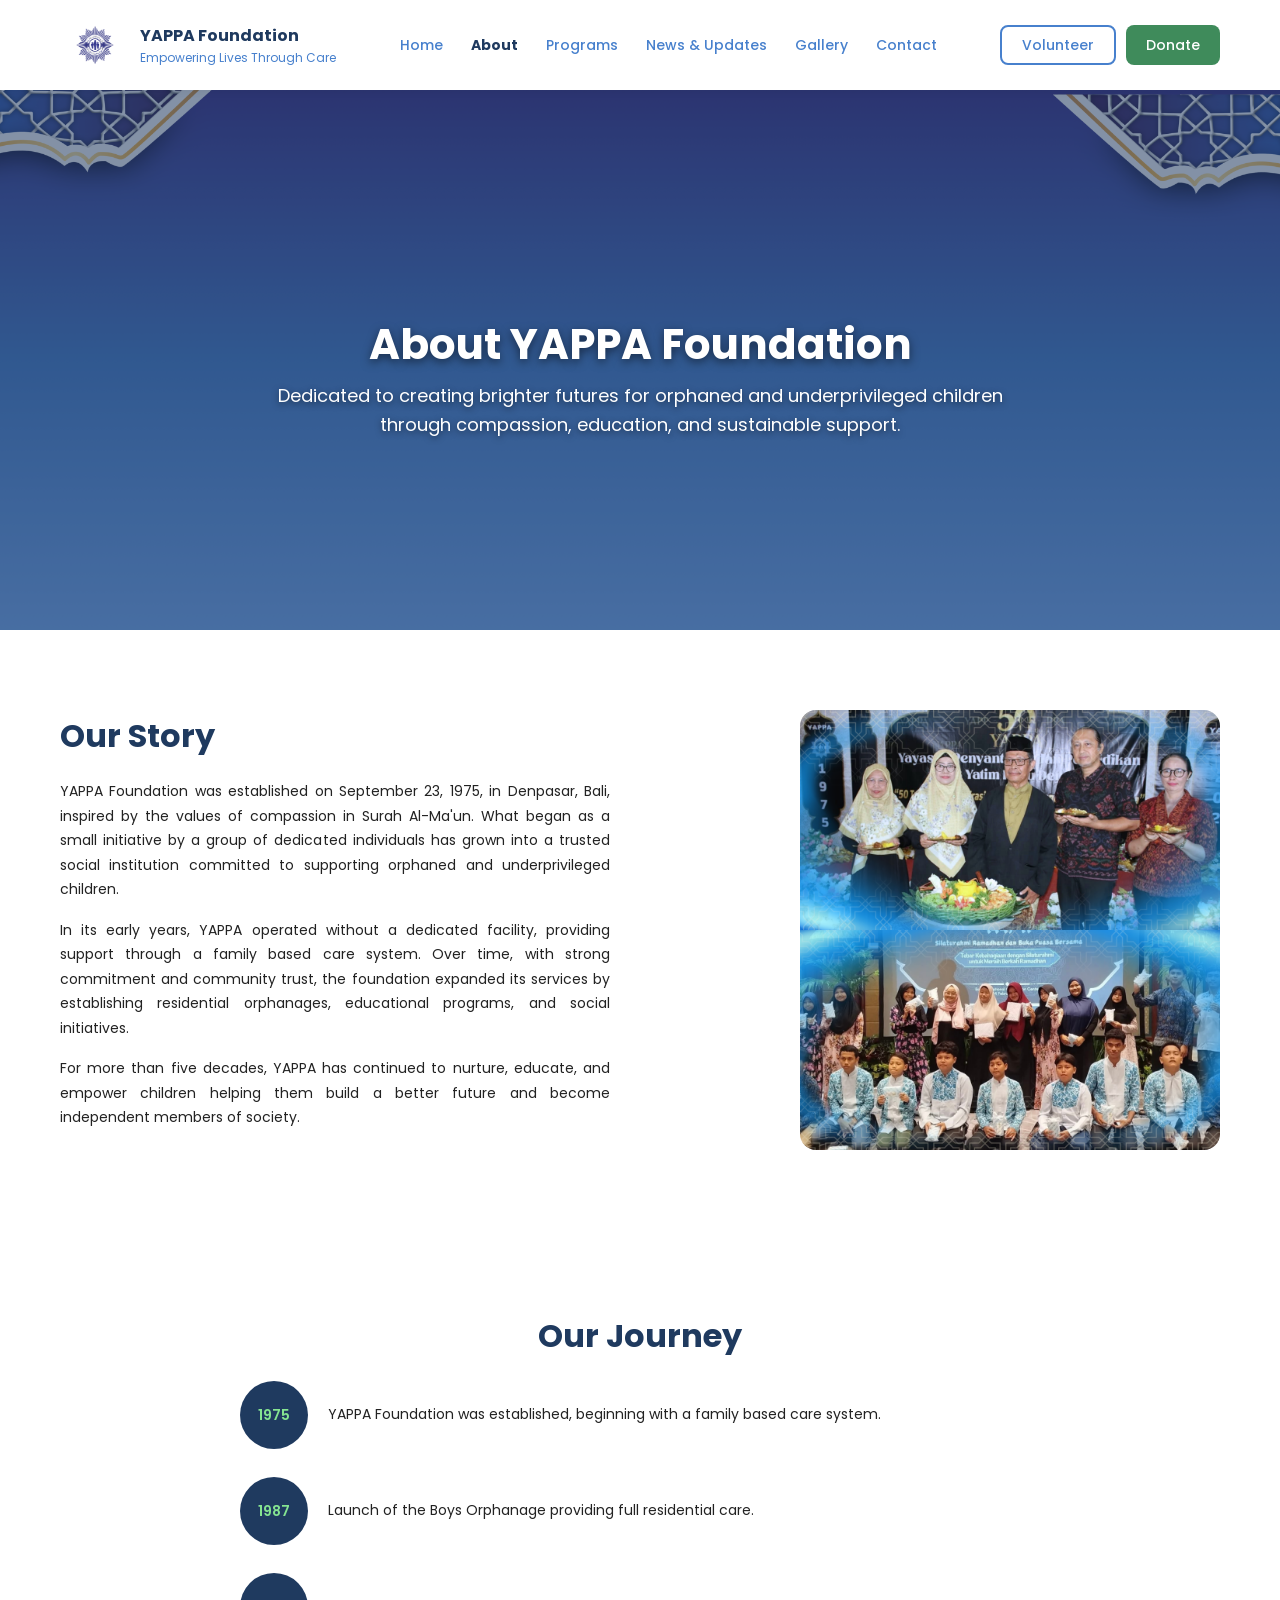
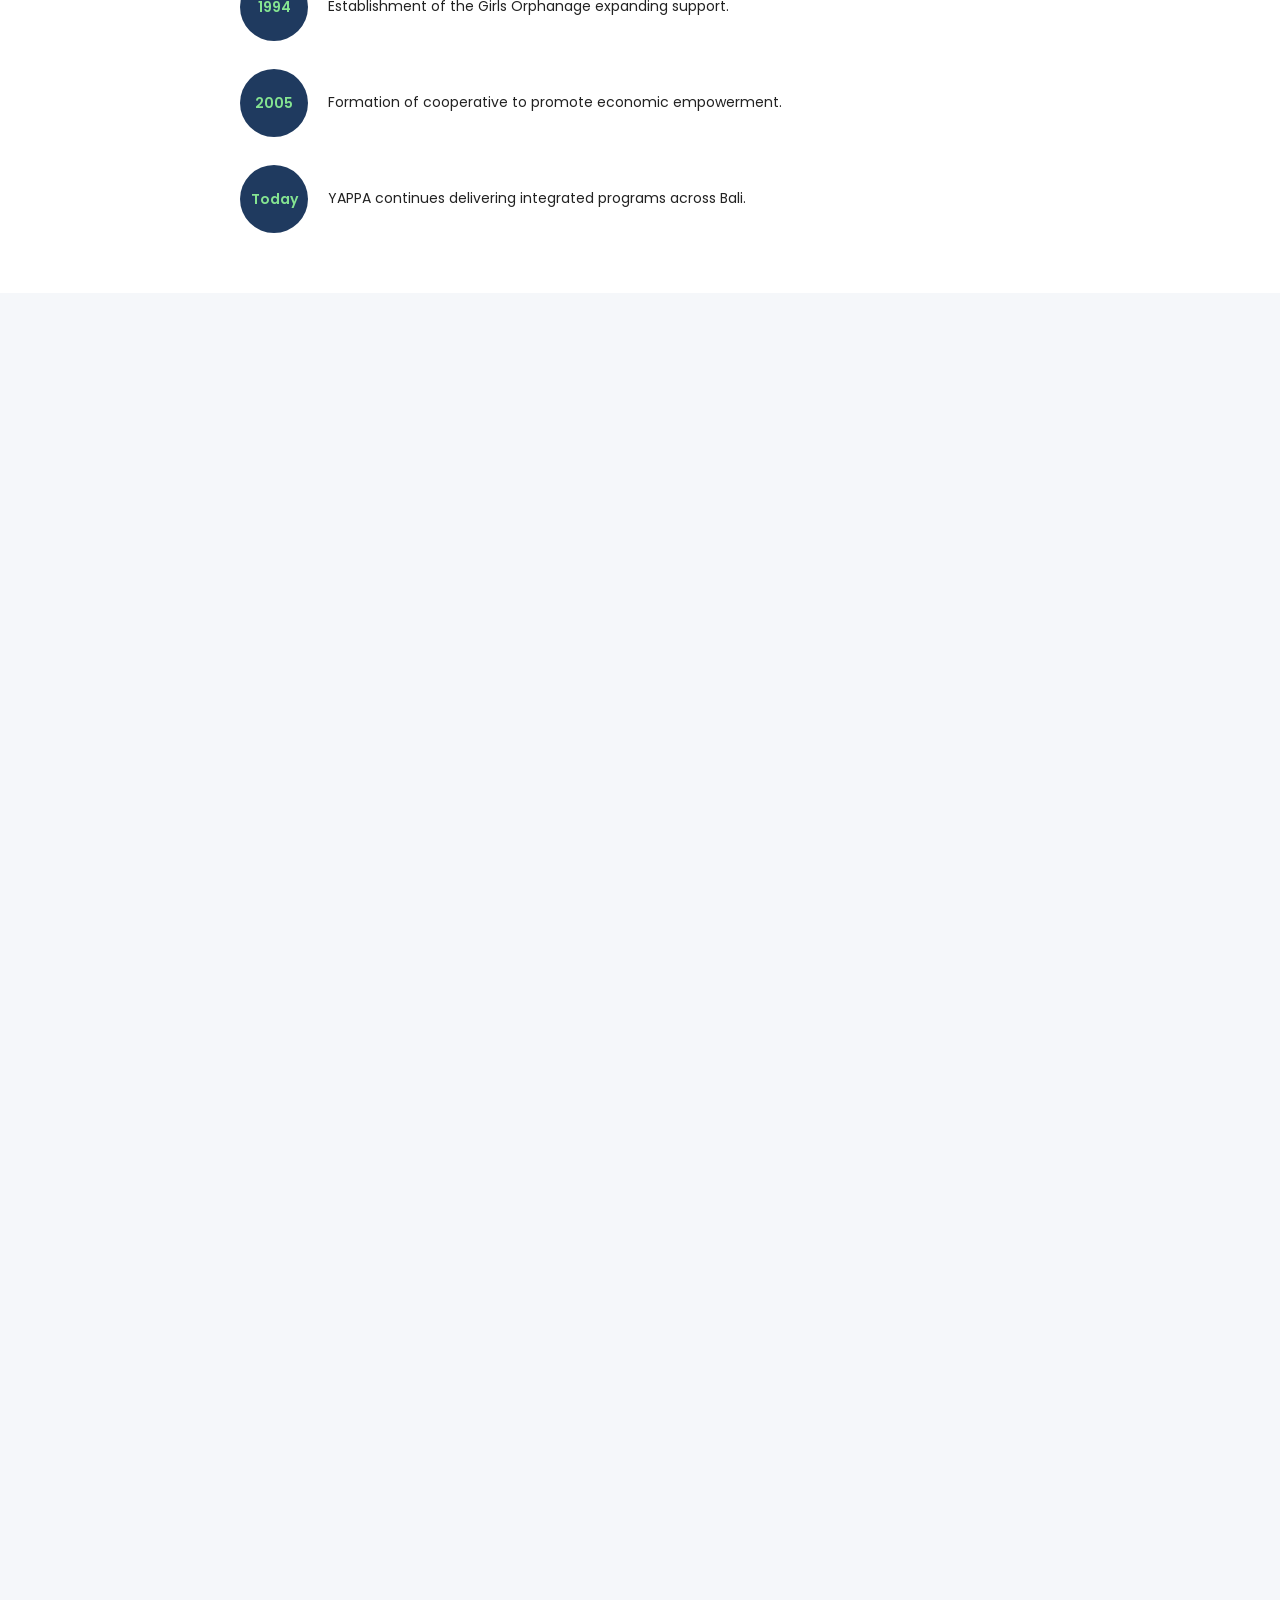
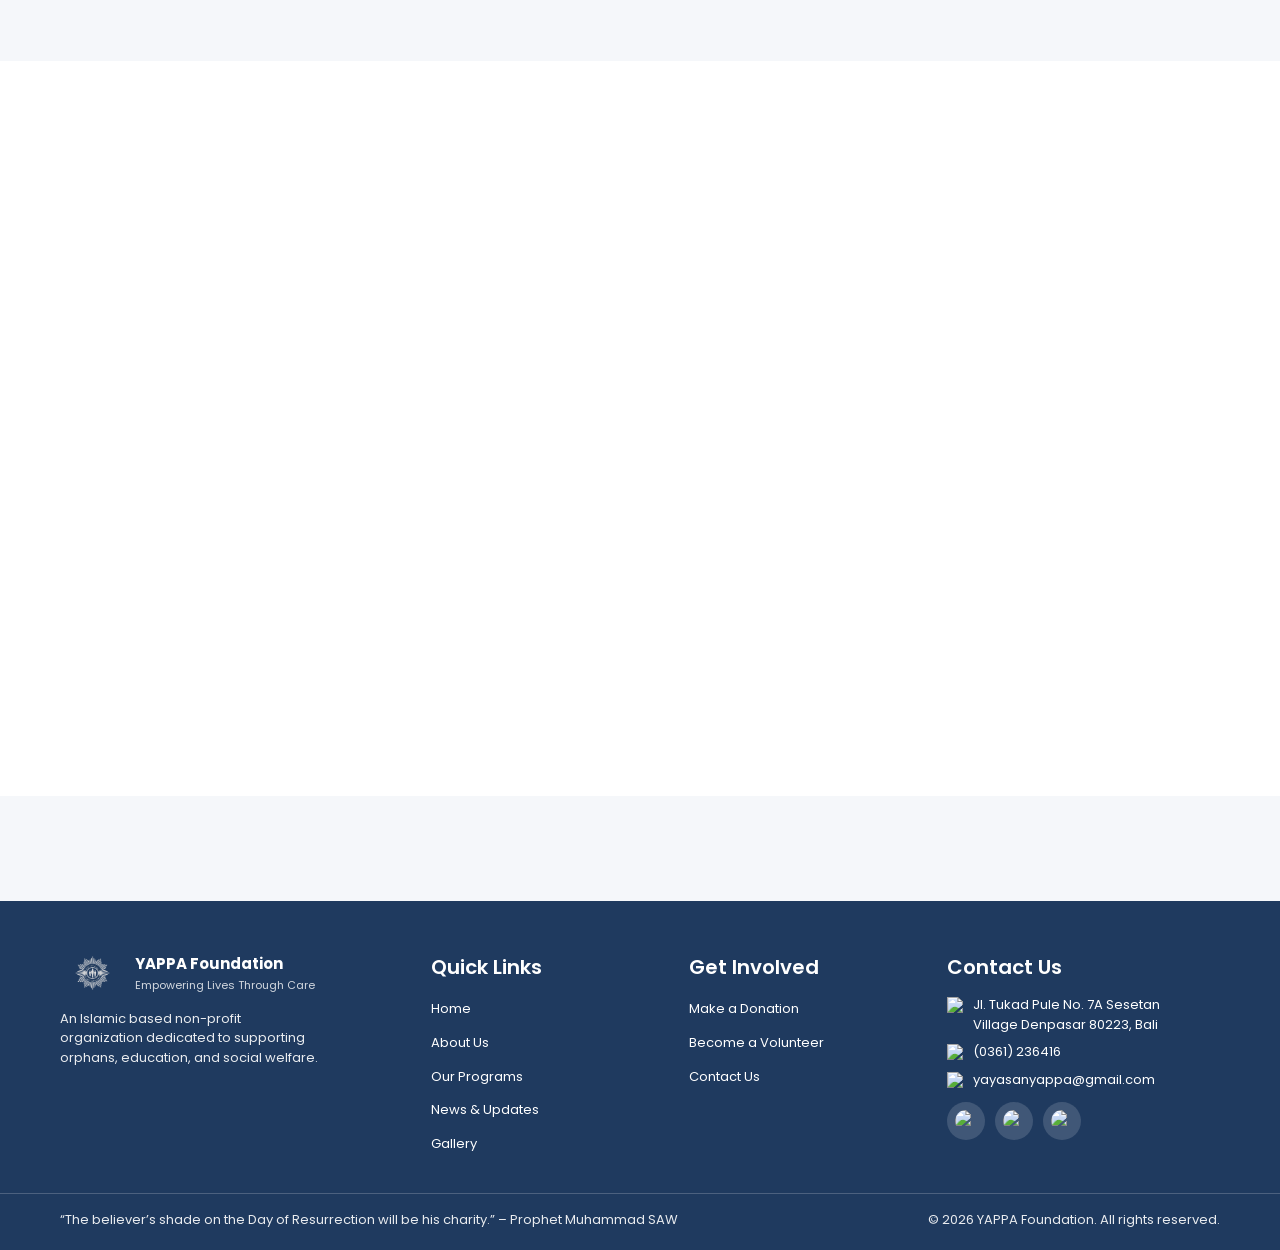
==== about.html @ 487a10af "Initial commit with all updates" ====
<!doctype html>
<html lang="en">

<head>
  <meta charset="UTF-8">
  <meta name="viewport" content="width=device-width, initial-scale=1.0">
  <title>About - YAPPA Foundation</title>

  <link href="https://fonts.googleapis.com/css2?family=Poppins:wght@400;500;600;700&display=swap" rel="stylesheet">
  <link rel="stylesheet" href="css/style.css">
  <link href="https://unpkg.com/aos@2.3.1/dist/aos.css" rel="stylesheet">
</head>

<body>
  <!-- navbar utama -->
  <header>
    <nav class="navbar container">
      <div class="logo">
        <img src="images/yappa-logo-deep-blue.png" alt="YAPPA Logo">
        <div class="logo-text">
          <strong>YAPPA Foundation</strong>
          <span>Empowering Lives Through Care</span>
        </div>
      </div>
      <div class="hamburger">
        <span class="bar"></span>
        <span class="bar"></span>
        <span class="bar"></span>
      </div>
      <ul class="nav-links">
        <li><a href="index.html">Home</a></li>
        <li><a href="about.html" class="active">About</a></li>
        <li><a href="programs.html">Programs</a></li>
        <li><a href="news.html">News & Updates</a></li>
        <li><a href="gallery.html">Gallery</a></li>
        <li><a href="contact.html">Contact</a></li>
      </ul>

      <div class="nav-btns">
        <button class="btn-volunteer open-volunteer">Volunteer</button>
        <a href="donation.html" class="btn-primary">Donate</a>
      </div>
    </nav>
  </header>

  <!-- hero halaman about -->
  <section class="page-hero hero-about"
    style="background: url('images/heroall.png') center/cover no-repeat; min-height: 60vh;">

    <div class="container" style="margin-top: 20%;">

      <h1>About YAPPA Foundation</h1>
      <h2 class="hero-subtext">
        Dedicated to creating brighter futures for orphaned and underprivileged children through compassion, education,
        and sustainable support.
      </h2>

    </div>
  </section>

  <!-- cerita singkat yayasan -->
  <section class="about-section">
    <div class="container about-wrapper">
      <div class="about-text" data-aos="fade-right" data-aos-duration="1000">
        <h2 data-aos="fade-up" data-aos-delay="100">Our Story</h2>

        <p data-aos="fade-up" data-aos-delay="200">
          YAPPA Foundation was established on September 23, 1975, in Denpasar,
          Bali, inspired by the values of compassion in Surah Al-Ma'un. What
          began as a small initiative by a group of dedicated individuals has
          grown into a trusted social institution committed to supporting
          orphaned and underprivileged children.
        </p>

        <p data-aos="fade-up" data-aos-delay="300">
          In its early years, YAPPA operated without a dedicated facility,
          providing support through a family based care system. Over time,
          with strong commitment and community trust, the foundation expanded
          its services by establishing residential orphanages, educational
          programs, and social initiatives.
        </p>

        <p data-aos="fade-up" data-aos-delay="400">
          For more than five decades, YAPPA has continued to nurture, educate,
          and empower children helping them build a better future and become
          independent members of society.
        </p>
      </div>

      <div class="about-images" data-aos="fade-left" data-aos-duration="1000">
        <img data-aos="zoom-in" data-aos-delay="200" src="images/OurStory1.png" alt="YAPPA Activity Top">
        <img data-aos="zoom-in" data-aos-delay="350" src="images/OurStory2.png" alt="YAPPA Activity Bottom">
        </div>
    </div>
  </section>

  <!-- timeline perjalanan yayasan -->
  <section class="journey-section">
    <div class="container">
      <h2 class="center" data-aos="fade-up">Our Journey</h2>

      <div class="timeline">
        <div class="timeline-item" data-aos="fade-right" data-aos-delay="100">
          <div class="circle">1975</div>
          <p>
            YAPPA Foundation was established, beginning with a family based
            care system.
          </p>
        </div>

        <div class="timeline-item" data-aos="fade-right" data-aos-delay="200">
          <div class="circle">1987</div>
          <p>Launch of the Boys Orphanage providing full residential care.</p>
        </div>

        <div class="timeline-item" data-aos="fade-right" data-aos-delay="300">
          <div class="circle">1994</div>
          <p>Establishment of the Girls Orphanage expanding support.</p>
        </div>

        <div class="timeline-item" data-aos="fade-right" data-aos-delay="400">
          <div class="circle">2005</div>
          <p>Formation of cooperative to promote economic empowerment.</p>
        </div>

        <div class="timeline-item" data-aos="fade-right" data-aos-delay="500">
          <div class="circle">Today</div>
          <p>YAPPA continues delivering integrated programs across Bali.</p>
        </div>
      </div>
    </div>
  </section>

  <!-- visi dan misi -->
  <section class="vision-section">
    <div class="container">
      <h2 class="center" data-aos="fade-up">Our Vision & Mission</h2>
      <p class="subtitle" data-aos="fade-up" data-aos-delay="100">
        Guided by Islamic principles and values of compassion
      </p>

      <div class="vision-wrapper">
        <div class="vision-card" data-aos="fade-right" data-aos-delay="200">
          <img data-aos="zoom-in" data-aos-delay="350"
            src="https://lh3.googleusercontent.com/d/1mM3pitj3uqp93X9qhremnZD6yQUKNoZo=w1200" alt="Vision Icon">

          <h3>Vision</h3>
          <p>
            To build a holistic Muslim community that is morally upright,
            knowledgeable, spiritually and physically balanced, and
            environmentally responsible.
          </p>
        </div>

        <div class="mission-card" data-aos="fade-left" data-aos-delay="300">
          <img data-aos="zoom-in" data-aos-delay="450"
            src="https://lh3.googleusercontent.com/d/1AeRxregyMPxVcV88lQj6zZd3hIvl8lNU=w1200" alt="Mission Icon">

          <h3>Mission</h3>
          <ul>
            <li>To establish child care and educational institutions</li>
            <li>To develop social and economic empowerment programs</li>
            <li>To provide adequate facilities and infrastructure</li>
            <li>
              To build strong partnerships with government, communities, and
              organizations
            </li>
            <li>To expand sustainable and ethical funding sources</li>
          </ul>
        </div>
      </div>
    </div>
  </section>

  <!-- daftar tujuan utama -->
  <section class="goals-section">
    <div class="container">
      <h2 class="center" data-aos="fade-up">Our Goals</h2>

      <div class="goals-grid">
        <div class="goal-card" data-aos="fade-up" data-aos-delay="100">
          <h3>Support Vulnerable Children</h3>
          <h3>Support Vulnerable Children</h3>
          <p>
            Provide care, protection, and opportunities for orphaned and
            underprivileged children.
          </p>
        </div>

        <div class="goal-card" data-aos="fade-up" data-aos-delay="200">
          <h4>Ensure Access to Education</h4>
          <h3>Ensure Access to Education</h3>
          <p>
            Deliver formal, religious, and life skills education for a better
            future.
          </p>
        </div>

        <div class="goal-card" data-aos="fade-up" data-aos-delay="300">
          <h4>Promote Independence</h4>
          <h3>Promote Independence</h3>
          <p>
            Equip children with skills and knowledge to live self-sufficient
            lives.
          </p>
        </div>

        <div class="goal-card" data-aos="fade-up" data-aos-delay="400">
          <h4>Strengthen Social Welfare</h4>
          <h3>Strengthen Social Welfare</h3>
          <p>
            Support low-income communities through social and humanitarian
            programs.
          </p>
        </div>

        <div class="goal-card" data-aos="zoom-in-up" data-aos-delay="500">
          <h4>Build Sustainable Impact</h4>
          <h3>Build Sustainable Impact</h3>
          <p>
            Develop long-term programs and partnerships to ensure continuous
            growth and support.
          </p>
        </div>
      </div>
    </div>
  </section>

  <!-- nilai-nilai tim -->
  <section class="leadership-section">
    <div class="container">
      <h2 class="center" data-aos="fade-up">Our Leadership Team</h2>
      <p class="center subtitle" data-aos="fade-up" data-aos-delay="100">
        Dedicated professionals committed to making a difference
      </p>

      <div class="leadership-grid">
        <div class="leader-card" data-aos="fade-up" data-aos-delay="100">
          <div class="icon-box">
            <img src="https://lh3.googleusercontent.com/d/1AGpCSH8Xlz1kn7C0PfIaEKDyPkrbi-v3=w200" alt="Compassion">
          </div>
          <h3>Compassion</h3>
          <p>
            We serve with empathy and genuine care for every child's wellbeing
          </p>
        </div>

        <div class="leader-card" data-aos="fade-up" data-aos-delay="200">
          <div class="icon-box">
            <img src="https://lh3.googleusercontent.com/d/1IkMqoArQCgycjg3BH6Br6dkTYRlj_z2i" alt="Education">
          </div>
          <h3>Education</h3>
          <p>
            Quality learning as the foundation for breaking cycles of poverty
          </p>
        </div>

        <div class="leader-card" data-aos="fade-up" data-aos-delay="300">
          <div class="icon-box">
            <img src="https://lh3.googleusercontent.com/d/1Jz4g56OmeRsR5FqB8q7hqGRZGr9CUgvP=w200"
              alt="Islamic Values">
          </div>
          <h3>Islamic Values</h3>
          <p>
            Guided by principles of charity, kindness, and social
            responsibility
          </p>
        </div>

        <div class="leader-card" data-aos="fade-up" data-aos-delay="100">
          <div class="icon-box">
            <img src="https://lh3.googleusercontent.com/d/1P4WiDWefr0l2YookuZDB0XVhCMZTHWjL" alt="Community">
          </div>
          <h3>Community</h3>
          <p>Building strong support networks and sustainable partnerships</p>
        </div>

        <div class="leader-card" data-aos="fade-up" data-aos-delay="200">
          <div class="icon-box">
            <img src="https://lh3.googleusercontent.com/d/1Xj5Hfm0jMadbqEBCnQjAwxoSbLqS6v04" alt="Excellence">
          </div>
          <h3>Excellence</h3>
          <p>Committed to high standards in all our programs and services</p>
        </div>

        <div class="leader-card" data-aos="fade-up" data-aos-delay="300">
          <div class="icon-box">
            <img src="https://lh3.googleusercontent.com/d/1s8P094dv_BYLLZk0GYCz6dMXJzlY2qzw=w200" alt="Integrity">
          </div>
          <h3>Integrity</h3>
          <p>Transparent operations and accountable use of resources</p>
        </div>
      </div>
    </div>
  </section>

  <!-- gambar struktur organisasi -->
  <section class="org-section">
    <div class="container">
      <h2 style="display: none;">Organization Structure</h2>
      <div class="org-image" data-aos="zoom-in-up" data-aos-duration="1000">
        <img src="https://lh3.googleusercontent.com/d/1CAAs8evqgf_P4VpBvskFFXY_Lu13cdmt=w2000" alt="Organization">
      </div>
    </div>
  </section>

  <!-- footer website -->
  <footer class="footer">
    <div class="container footer-container">
      <!-- identitas singkat yayasan -->
      <div class="footer-col footer-brand">
        <div class="footer-logo">
            <img src="images/yappa-logo-white.png" alt="YAPPA Logo">
          <div class="footer-logo-text">
            <strong>YAPPA Foundation</strong>
            <span>Empowering Lives Through Care</span>
          </div>
        </div>

        <p>
          An Islamic based non-profit organization dedicated to supporting
          orphans, education, and social welfare.
        </p>
      </div>

      <!-- link cepat -->
      <div class="footer-col">
        <h3>Quick Links</h3>
        <ul>
          <li><a href="index.html">Home</a></li>
          <li><a href="about.html">About Us</a></li>
          <li><a href="programs.html">Our Programs</a></li>
          <li><a href="news.html">News & Updates</a></li>
          <li><a href="gallery.html">Gallery</a></li>
        </ul>
      </div>

      <!-- akses untuk ikut terlibat -->
      <div class="footer-col">
        <h3>Get Involved</h3>
        <ul>
          <li><a href="donation.html">Make a Donation</a></li>
          <li>
            <button class="open-volunteer footer-btn">
              Become a Volunteer
            </button>
          </li>
          <li><a href="contact.html">Contact Us</a></li>
        </ul>
      </div>

      <!-- kontak yayasan -->
      <div class="footer-col">
        <h3>Contact Us</h3>

        <ul class="contact-list">
          <li>
            <img src="https://lh3.googleusercontent.com/d/1isSFp2WGkGASOeeR5px9TelLLdfoq2f5=w800" alt="Location Icon">
            Jl. Tukad Pule No. 7A Sesetan Village Denpasar 80223, Bali
          </li>

          <li>
            <img src="https://lh3.googleusercontent.com/d/17TMzBab_N7nMiTE7WQXA7AvdIjmt1LcJ=w800" alt="nomor">
            (0361) 236416
          </li>

          <li>
            <img src="https://lh3.googleusercontent.com/d/1wcsnuecUoXga_u-O5HKe2FV-atCP0dSP=w800" alt="email">
            yayasanyappa@gmail.com
          </li>
        </ul>

        <div class="footer-social">
          <a href="https://www.facebook.com/share/1GsS8hBTaD/?mibextid=wwXIfr" target="_blank">
            <img src="https://lh3.googleusercontent.com/d/1vgk-jqSsoI2gTEASpdAmiRefzJFf8efU=w600" alt="facebook">
          </a>

          <a href="https://www.instagram.com/yayasan_yappa" target="_blank">
            <img src="https://lh3.googleusercontent.com/d/1bCUSqdx4HPEi19BfYCz6Dtv-C02CpE4Hl=w600" alt="instagram">
          </a>

          <a href="https://www.tiktok.com/@yappa102" target="_blank">
            <img src="https://lh3.googleusercontent.com/d/1N3EYDVswMXCnHEO5X9ZvfhpQYrDKZsEv=w600" alt="tiktok">
          </a>
        </div>
      </div>
    </div>

    <div class="footer-divider"></div>

    <div class="footer-bottom">
      <p>
        “The believer’s shade on the Day of Resurrection will be his charity.”
        – Prophet Muhammad SAW
      </p>
      <p>© 2026 YAPPA Foundation. All rights reserved.</p>
    </div>
  </footer>

  <!-- modal volunteer -->
  <div id="volunteerModal" class="modal">
    <div class="modal-content">
      <span class="close-btn">&times;</span>

      <div class="modal-header">
        <img src="images/yappa-logo-deep-blue.png" alt="YAPPA Logo">
        <h2>YAPPA Foundation</h2>
        <p>Empowering Lives Through Care</p>
      </div>

      <div class="modal-title">Register As Volunteer</div>

      <!-- form registrasi volunteer -->
      <form id="volunteerForm" class="volunteer-form">
        <div class="form-row">
          <input type="text" id="firstName" placeholder="First Name">
          <input type="text" id="lastName" placeholder="Last Name">
        </div>

        <input type="text" id="phone" placeholder="Phone Number">
        <input type="email" id="email" placeholder="Email">

        <div class="form-row">
          <textarea id="address" placeholder="Address"></textarea>
          <input type="number" id="age" placeholder="Age">
        </div>

        <textarea id="motivation" placeholder="Motivation"></textarea>

        <button type="submit" class="btn-submit">Submit</button>
      </form>
    </div>
  </div>

  <!-- popup sukses setelah daftar -->
  <div id="registrationPopup" class="registrationPopup">
    <div class="Registration-popup-box">

    <img src="images/yappa-logo-deep-blue.png" alt="YAPPA Logo" class="donation-logo">

      <div style="display: flex; justify-content: center; align-items: center;">
        <div class="success-icon" style="font-size: 40px; color: #22c55e;">
          ✔
        </div>
      </div>

      <h2>Registration Successful</h2>

      <p>
        Thank you for joining YAPPA Foundation. We truly appreciate your willingness to contribute. Out team will get in touch with you shortly.
      </p>

      <button onclick="closeRegistrationPopup()"
        style="background-color: #22c55e; color: white; border: none; padding: 10px 20px; border-radius: 8px; cursor: pointer;">
        OK
      </button>
    </div>
  </div>

  <!-- script halaman -->
  <script src="https://cdn.jsdelivr.net/npm/@supabase/supabase-js@2"></script>
  <script src="https://unpkg.com/aos@2.3.1/dist/aos.js"></script>
  <script src="javascript/script.js"></script>
</body>

</html>
---- css/style.css ----
/* ============================================================
   YAPPA FOUNDATION — style.css
   Struktur: Reset → Variables → Base → Layout → Components →
             Sections (per halaman) → Responsive
   ============================================================ */


/* ============================================================
   1. RESET & BOX-SIZING
   ============================================================ */
*,
*::before,
*::after {
  margin: 0;
  padding: 0;
  box-sizing: border-box;
}

/* ============================================================
   2. CSS VARIABLES
   ============================================================ */
:root {
  --primary-blue:    #1f3a5f;
  --secondary-blue:  #4780cd;
  --green:           #3f8b5b;
  --light-green:     #85e491;
  --charcoal:        #222222;
  --white:           #ffffff;
  --light-grey:      #f5f7fa;

  --radius-sm:  8px;
  --radius-md:  12px;
  --radius-lg:  16px;
  --radius-xl:  24px;

  --shadow-sm:  0 2px 8px  rgba(0,0,0,.06);
  --shadow-md:  0 6px 15px rgba(0,0,0,.08);
  --shadow-lg:  0 10px 25px rgba(0,0,0,.10);

  --transition: 0.25s ease;
}

/* ============================================================
   3. BASE / GLOBAL
   ============================================================ */
html { scroll-behavior: smooth; }

body {
  font-family: "Poppins", sans-serif;
  color: var(--charcoal);
  line-height: 1.6;
  overflow-x: hidden;
}

button, input, textarea, select {
  font-family: inherit;
}

button {
  border: none;
  outline: none;
  background: none;
  cursor: pointer;
}

img { max-width: 100%; display: block; }

ul { list-style: none; }

a { text-decoration: none; }

/* ============================================================
   4. TYPOGRAPHY SCALE
   ============================================================ */
h1 { font-size: 42px; }
h2 { font-size: 32px; }
h3 { font-size: 20px; }
h4 { font-size: 16px; }
p  { font-size: 14px; line-height: 1.6; }

/* ============================================================
   5. LAYOUT HELPERS
   ============================================================ */
.container {
  max-width: 1200px;
  width: 100%;
  margin: 0 auto;
  padding: 0 20px;
}

section {
  padding-top: 80px;
  padding-bottom: 80px;
}

.center {
  text-align: center;
  color: var(--primary-blue);
  font-weight: 700;
  margin-bottom: 20px;
}

.subtitle {
  text-align: center;
  color: var(--secondary-blue);
  font-size: 14px;
  margin-top: 8px;
  margin-bottom: 40px;
}

.section-title { display: none; }

/* ============================================================
   6. BUTTONS
   ============================================================ */
.btn-primary,
.btn-volunteer,
.btn-outline {
  display: inline-flex;
  align-items: center;
  justify-content: center;
  padding: 10px 20px;
  height: 40px;
  border-radius: var(--radius-sm);
  font-size: 14px;
  font-weight: 500;
  font-family: inherit;
  cursor: pointer;
  transition: opacity var(--transition);
  border: none;
  text-decoration: none;
}

.btn-primary {
  background: var(--green);
  color: var(--white);
}
.btn-primary:hover { opacity: 0.88; }

.btn-volunteer {
  border: 2px solid var(--secondary-blue);
  color: var(--secondary-blue);
  background: transparent;
}
.btn-volunteer:hover { background: rgba(71,128,205,.08); }

.btn-outline {
  border: 2px solid var(--green);
  color: var(--green);
  background: var(--white);
}
.btn-outline:hover { background: rgba(63,139,91,.08); }

.btn-submit {
  width: 100%;
  padding: 14px;
  background: var(--green);
  color: var(--white);
  border: none;
  border-radius: var(--radius-sm);
  margin-top: 20px;
  font-weight: 600;
  cursor: pointer;
  transition: opacity var(--transition);
}
.btn-submit:hover { opacity: 0.88; }

/* ============================================================
   7. NAVBAR
   ============================================================ */
header {
  background: var(--white);
  position: sticky;
  top: 0;
  z-index: 1000;
  box-shadow: var(--shadow-sm);
}

.navbar {
  display: flex;
  align-items: center;
  justify-content: space-between;
  height: 90px;
  gap: 20px;
}

/* Logo */
.logo {
  display: flex;
  align-items: center;
  gap: 10px;
  flex-shrink: 0;
}
.logo img { width: 70px; }
.logo-text { display: flex; flex-direction: column; }
.logo-text strong { color: var(--primary-blue); font-size: 16px; }
.logo-text span   { font-size: 12px; color: var(--secondary-blue); }

/* Nav links */
.nav-links {
  display: flex;
  gap: 28px;
}
.nav-links a {
  color: var(--secondary-blue);
  font-weight: 500;
  font-size: 14px;
  transition: color var(--transition);
  white-space: nowrap;
}
.nav-links a:hover { color: var(--primary-blue); }
.nav-links a.active { color: var(--primary-blue); font-weight: 700; }

/* Nav buttons */
.nav-btns {
  display: flex;
  gap: 10px;
  flex-shrink: 0;
}
.nav-btns a { text-decoration: none; }

/* Hamburger — hidden desktop */
.hamburger {
  display: none;
  flex-direction: column;
  gap: 5px;
  cursor: pointer;
  padding: 4px;
  z-index: 1100;
}
.hamburger .bar {
  display: block;
  width: 25px;
  height: 3px;
  background: var(--primary-blue);
  border-radius: 3px;
  transition: all 0.35s ease;
}
/* X animasi saat aktif */
.hamburger.active .bar:nth-child(1) { transform: translateY(8px) rotate(45deg); }
.hamburger.active .bar:nth-child(2) { opacity: 0; transform: scaleX(0); }
.hamburger.active .bar:nth-child(3) { transform: translateY(-8px) rotate(-45deg); }

/* ============================================================
   8. HERO — PAGE HERO (semua halaman selain index)
   ============================================================ */

/* Page hero standar — dipakai about, contact, programs, gallery, dll */
.page-hero {
  min-height: 60vh;
  display: flex;
  align-items: center;
  justify-content: center;
  text-align: center;
  color: var(--white);
  background-size: cover;
  background-position: center;
  padding: 100px 20px 60px;
  position: relative;
}
.page-hero::before {
  content: "";
  position: absolute;
  inset: 0;
  background: rgba(31,58,95,.55);
}
.page-hero .container {
  position: relative;
  z-index: 1;
  margin-top: 0 !important;
}
.page-hero h1 {
  max-width: 900px;
  margin: 0 auto 12px;
  line-height: 1.2;
  text-shadow: 0 3px 10px rgba(0,0,0,.5);
}
.page-hero .hero-subtext {
  font-size: 18px;
  font-weight: 400;
  max-width: 750px;
  margin: 0 auto;
  line-height: 1.6;
  text-shadow: 0 2px 6px rgba(0,0,0,.5);
}

/* ============================================================
   KHUSUS INDEX — .hero-section-index
   Ganti <section class="page-hero hero-about"> di index.html
   menjadi <section class="hero-section-index">
   ============================================================ */
.hero-section-index {
  display: block;
  padding: 0;
  margin: 0;
  width: 100%;
  height: 100vh;
  overflow: hidden;
  position: relative;
}

/* Fallback: jika index.html belum diubah, gunakan :has() */
.page-hero:has(.hero-slideshow) {
  display: block;
  padding: 0;
  min-height: 100vh;
  height: 100vh;
  overflow: hidden;
}
.page-hero:has(.hero-slideshow)::before { display: none; }
.page-hero .hero-slideshow {
  position: absolute;
  inset: 0;
  width: 100%;
  height: 100%;
}

/* ============================================================
   9. HERO — INDEX SLIDESHOW
   ============================================================ */
.hero-slideshow {
  position: relative;
  width: 100%;
  height: 100vh;
  overflow: hidden;
}
.hero-slide {
  position: absolute;
  inset: 0;
  background-size: cover;
  background-position: center;
  opacity: 0;
  transition: opacity 1s ease-in-out;
  pointer-events: none;
}
.hero-slide.active {
  opacity: 1;
  pointer-events: auto;
}
.hero-overlay {
  position: absolute;
  inset: 0;
  background: linear-gradient(135deg,rgba(0,0,0,.6) 0%,rgba(0,0,0,.3) 50%,rgba(0,0,0,.7) 100%);
}
.hero-container {
  position: relative;
  height: 100%;
  display: flex;
  align-items: center;
  justify-content: center;
  text-align: center;
  color: var(--white);
  z-index: 2;
  max-width: 1200px;
  margin: 0 auto;
  padding: 0 20px;
}
.hero-content {
  max-width: 900px;
  margin-top: 100px;
  animation: fadeInUp .9s ease-out both;
}
.hero-content h1 {
  font-size: clamp(1.8rem, 4vw, 3rem);
  font-weight: 700;
  line-height: 1.15;
  margin-bottom: 16px;
  text-shadow: 2px 2px 8px rgba(0,0,0,.5);
}
.hero-subtext {
  font-size: clamp(1rem, 2vw, 1.25rem);
  font-weight: 300;
  line-height: 1.65;
  text-shadow: 1px 1px 4px rgba(0,0,0,.6);
  margin-bottom: 28px;
}
.hero-buttons {
  display: flex;
  gap: 12px;
  justify-content: center;
  flex-wrap: wrap;
}
.hero-buttons a,
.hero-buttons button {
  padding: 12px 24px;
  height: 44px;
  border-radius: var(--radius-sm);
  font-size: 14px;
  font-weight: 500;
  font-family: inherit;
  cursor: pointer;
}
/* Dots */
.hero-dots {
  position: absolute;
  bottom: 24px;
  left: 50%;
  transform: translateX(-50%);
  display: flex;
  gap: 10px;
  z-index: 10;
}
.hero-dots .dot {
  width: 12px;
  height: 12px;
  border-radius: 50%;
  background: rgba(255,255,255,.45);
  cursor: pointer;
  transition: all var(--transition);
}
.hero-dots .dot.active,
.hero-dots .dot:hover {
  background: var(--white);
  transform: scale(1.25);
}

@keyframes fadeInUp {
  from { opacity: 0; transform: translateY(40px); }
  to   { opacity: 1; transform: translateY(0); }
}

/* ============================================================
   10. SECTION — INDEX: ABOUT SNIPPET
   ============================================================ */
.about .container {
  display: flex;
  align-items: center;
  gap: 60px;
}
.about-text { flex: 1; }
.about-text h2 { color: var(--primary-blue); margin-bottom: 16px; }
.about-text p  { text-align: justify; margin-bottom: 20px; }
.about-img { flex: 1; }
.about-img img {
  width: 100%;
  height: 320px;
  object-fit: cover;
  border-radius: var(--radius-lg);
}

/* ============================================================
   11. SECTION — INDEX: AYAT / QUOTE
   ============================================================ */
.ayat-section { text-align: center; padding: 20px 0; }
.ayat-img {
  display: flex;
  justify-content: center;
  overflow: hidden;
}
.ayat-img img {
  max-width: 650px;
  width: 100%;
  height: auto;
  margin: 0 auto 20px;
}
.translation {
  max-width: 750px;
  margin: 0 auto;
  font-size: 15px;
  font-style: italic;
  color: var(--primary-blue);
  line-height: 1.7;
  text-align: center;
}
.translation strong { display: block; margin-top: 8px; font-style: normal; font-weight: 700; }

/* ============================================================
   12. SECTION — INDEX: VISION & MISSION
   ============================================================ */
.vision { background: var(--light-grey); }
.vision h2 { color: var(--primary-blue); font-weight: 700; margin-bottom: 8px; }
.vision-box { display: flex; gap: 30px; margin-top: 40px; }

.card {
  flex: 1;
  background: var(--white);
  padding: 28px;
  border-radius: var(--radius-md);
  box-shadow: var(--shadow-md);
}
.card-header {
  display: flex;
  align-items: center;
  gap: 12px;
  margin-bottom: 14px;
}
.card-header img { width: 50px; height: 50px; object-fit: contain; }
.card h3 { color: var(--primary-blue); margin-bottom: 10px; }

.vision-card { border: 2px solid var(--secondary-blue); }
.mission-card { border: 2px solid var(--green); }
.mission-card ul { padding-left: 18px; list-style: disc; }
.mission-card li, .card-text { font-size: 14px; line-height: 1.65; }

/* ============================================================
   13. SECTION — INDEX: IMPACT NUMBERS
   ============================================================ */
.impact {
  background: var(--primary-blue);
  color: var(--white);
  text-align: center;
}
.impact h2 { margin-bottom: 8px; }
.impact .subtitle { color: #cbd5e1; }
.impact-box {
  display: flex;
  justify-content: center;
  gap: 60px;
  margin-top: 40px;
  flex-wrap: wrap;
}
.impact .item { text-align: center; }
.impact .item img {
  width: 60px; height: 60px;
  background: rgba(255,255,255,.15);
  padding: 12px;
  border-radius: 50%;
  margin: 0 auto 14px;
}
.impact .item h3 { font-size: 2rem; font-weight: 700; }
.impact .item p  { font-weight: 400; color: rgba(255,255,255,.85); }

/* ============================================================
   14. SECTION — INDEX: PROGRAMS & NEWS CARDS
   ============================================================ */
.programs h2, .news h2 {
  text-align: center;
  color: var(--primary-blue);
  font-weight: 700;
  margin-bottom: 8px;
}
.news { background: var(--light-grey); }

.cards {
  display: grid;
  grid-template-columns: repeat(3, 1fr);
  gap: 24px;
  margin-top: 30px;
}
.cards .card {
  padding: 0;
  overflow: hidden;
  transition: transform var(--transition), box-shadow var(--transition);
}
.cards .card:hover {
  transform: translateY(-5px);
  box-shadow: var(--shadow-lg);
}
.cards .card img {
  width: 100%;
  height: 180px;
  object-fit: cover;
  display: block;
}
.cards .card h3 { margin: 16px 20px 6px; color: var(--primary-blue); }
.cards .card p  { margin: 0 20px 10px; text-align: justify; }
.cards .card a  {
  display: inline-block;
  margin: 0 20px 20px;
  color: var(--secondary-blue);
  font-weight: 500;
  font-size: 13px;
}

.center-btn { text-align: center; margin-top: 36px; }

/* ============================================================
   15. SECTION — INDEX: UPCOMING EVENTS
   ============================================================ */
.upcoming { background: var(--light-grey); padding-top: 0; }
.upcoming h2 { text-align: center; color: var(--primary-blue); font-weight: 700; margin-bottom: 8px; }
.event-date { display: block; margin: 0 20px 20px; font-size: 13px; color: var(--secondary-blue); font-weight: 500; }

/* ============================================================
   16. SECTION — CTA
   ============================================================ */
.cta {
  background: var(--light-green);
  text-align: center;
}
.cta h2 { color: var(--white); margin-bottom: 8px; }
.cta p  { color: var(--white); margin-bottom: 20px; }
.cta .btn-primary  { background: var(--primary-blue) !important; color: var(--white) !important; }
.cta .btn-outline  { background: var(--white); color: var(--primary-blue); border-color: var(--primary-blue); }

/* ============================================================
   17. FOOTER
   ============================================================ */
.footer { background: var(--primary-blue); color: var(--white); }

.footer-container {
  display: grid;
  grid-template-columns: 1.5fr 1fr 1fr 1.2fr;
  gap: 30px;
  padding: 50px 20px 30px;
}
.footer-col { max-width: 260px; }
.footer h3, .footer h4 { font-weight: 600; margin-bottom: 12px; }
.footer p  { font-size: 13px; line-height: 1.5; opacity: .9; margin-bottom: 4px; }

.footer-col ul li { margin-bottom: 8px; }
.footer-col ul li a {
  color: var(--white);
  font-size: 13px;
  transition: color var(--transition), padding-left var(--transition);
}
.footer-col ul li a:hover { color: var(--light-green); padding-left: 4px; }
.footer-col ul li a.active { color: var(--light-green); font-weight: 600; }
.footer-col ul li button {
  color: var(--white); font-size: 13px;
  transition: color var(--transition), padding-left var(--transition);
}
.footer-col ul li button:hover { color: var(--light-green); padding-left: 4px; }

/* Footer brand */
.footer-brand .footer-logo {
  display: flex;
  align-items: center;
  gap: 10px;
  margin-bottom: 14px;
}
.footer-brand img { width: 65px; }
.footer-logo-text strong { font-size: 15px; }
.footer-logo-text span  { display: block; font-size: 11px; opacity: .8; }

/* Contact list */
.contact-list li {
  display: flex;
  align-items: flex-start;
  gap: 8px;
  font-size: 13px;
  line-height: 1.5;
  margin-bottom: 8px;
}
.contact-list img { width: 18px; height: 18px; object-fit: contain; margin-top: 2px; flex-shrink: 0; }

/* Social icons */
.footer-social { display: flex; gap: 10px; margin-top: 12px; }
.footer-social img {
  width: 38px; height: 38px;
  padding: 8px;
  border-radius: 50%;
  background: rgba(255,255,255,.15);
  object-fit: contain;
  transition: background var(--transition), transform var(--transition);
}
.footer-social img:hover { background: rgba(255,255,255,.28); transform: scale(1.08); }

/* Divider & Bottom */
.footer-divider { height: 1px; background: rgba(255,255,255,.2); margin: 0; }
.footer-bottom {
  display: flex;
  justify-content: space-between;
  align-items: center;
  padding: 16px 20px;
  max-width: 1200px;
  margin: 0 auto;
  font-size: 12px;
  flex-wrap: wrap;
  gap: 8px;
}

/* ============================================================
   18. MODAL — VOLUNTEER
   ============================================================ */
.modal {
  position: fixed;
  z-index: 9999;
  inset: 0;
  background: rgba(0,0,0,.55);
  display: flex;
  justify-content: center;
  align-items: center;
  padding: 30px 16px;
  overflow-y: auto;
  opacity: 0;
  visibility: hidden;
  pointer-events: none;
  transition: opacity .3s ease, visibility .3s ease;
}
.modal.show {
  opacity: 1;
  visibility: visible;
  pointer-events: auto;
}
.modal-content {
  background: var(--white);
  width: 760px;
  max-width: 95%;
  max-height: calc(100vh - 60px);
  overflow-y: auto;
  border-radius: var(--radius-md);
  padding: 32px;
  position: relative;
  transform: translateY(20px);
  transition: transform .3s ease;
}
.modal.show .modal-content { transform: translateY(0); }
.close-btn {
  position: absolute;
  top: 14px; right: 18px;
  font-size: 22px;
  cursor: pointer;
  color: var(--charcoal);
  display: block;
}
.modal-header { text-align: center; margin-bottom: 18px; }
.modal-header img { width: 60px; margin: 0 auto 8px; }
.modal-title {
  background: #7edc92;
  padding: 14px;
  font-weight: 600;
  color: var(--white);
  border-radius: var(--radius-sm);
  margin-bottom: 20px;
}
.volunteer-form input,
.volunteer-form textarea {
  width: 100%;
  padding: 10px 12px;
  margin-bottom: 12px;
  border-radius: var(--radius-sm);
  border: 1px solid #d1d5db;
  font-size: 14px;
  transition: border-color var(--transition);
}
.volunteer-form input:focus,
.volunteer-form textarea:focus { outline: none; border-color: var(--secondary-blue); }
.volunteer-form .form-row { display: flex; gap: 10px; }
.volunteer-form .form-row input { flex: 1; }
.volunteer-form textarea { resize: vertical; height: 90px; }

/* ============================================================
   19. POPUP — SUCCESS (volunteer & donation)
   ============================================================ */
.registrationPopup,
.donation-popup {
  position: fixed;
  inset: 0;
  background: rgba(0,0,0,.55);
  display: none;
  justify-content: center;
  align-items: center;
  z-index: 9999;
}
.donation-popup.show { display: flex; }

.Registration-popup-box,
.donation-popup-box {
  background: var(--white);
  padding: 40px 32px;
  border-radius: var(--radius-xl);
  text-align: center;
  width: 90%;
  max-width: 440px;
  box-shadow: var(--shadow-lg);
  animation: popupFade .3s ease;
}
.donation-logo { width: 90px; margin: 0 auto 20px; }
.success-icon {
  width: 58px; height: 58px;
  background: rgba(34,197,94,.12);
  border-radius: 50%;
  display: flex;
  align-items: center;
  justify-content: center;
  font-size: 28px;
  color: #22c55e;
  margin: 0 auto 18px;
}
.Registration-popup-box h2,
.donation-popup-box h2 { font-size: 20px; margin-bottom: 12px; color: var(--charcoal); }
.Registration-popup-box p,
.donation-popup-box p  { font-size: 14px; color: #555; line-height: 1.65; margin-bottom: 22px; }

@keyframes popupFade {
  from { transform: scale(.85); opacity: 0; }
  to   { transform: scale(1);   opacity: 1; }
}

/* ============================================================
   20. ABOUT PAGE — SPECIFIC SECTIONS
   ============================================================ */

/* About Story */
.about-section { padding: 80px 0; background: var(--white); }
.about-wrapper {
  display: flex;
  justify-content: space-between;
  align-items: flex-start;
  gap: 60px;
}
.about-text { flex: 1; max-width: 550px; }
.about-text h2 { color: var(--primary-blue); margin-bottom: 18px; }
.about-text p  { text-align: justify; margin-bottom: 16px; line-height: 1.75; }

.about-images {
  flex: 1;
  display: flex;
  flex-direction: column;
}
.about-images img {
  width: 100%;
  max-width: 420px;
  height: 220px;
  object-fit: cover;
  align-self: flex-end;
}
.about-images img:first-child { border-radius: var(--radius-lg) var(--radius-lg) 0 0; }
.about-images img:last-child  { border-radius: 0 0 var(--radius-lg) var(--radius-lg); }

/* Journey Timeline */
.journey-section { background: var(--white); padding-bottom: 60px; }
.timeline { display: flex; flex-direction: column; gap: 28px; max-width: 800px; margin: 0 auto; }
.timeline-item { display: flex; align-items: center; gap: 20px; }
.timeline-item p { font-size: 14px; line-height: 1.7; }
.circle {
  width: 68px; height: 68px;
  background: var(--primary-blue);
  color: var(--light-green);
  border-radius: 50%;
  display: flex;
  align-items: center;
  justify-content: center;
  font-weight: 600;
  font-size: 14px;
  flex-shrink: 0;
}

/* Vision & Mission (About page) */
.vision-section { background: var(--light-grey); padding: 80px 0; }
.vision-wrapper { display: flex; gap: 30px; }
.vision-card, .mission-card {
  flex: 1;
  background: var(--white);
  padding: 28px;
  border-radius: var(--radius-md);
}
.vision-card { border: 2px solid var(--secondary-blue); }
.mission-card { border: 2px solid var(--green); }
.vision-card h3, .mission-card h3 { color: var(--primary-blue); margin: 14px 0 10px; }
.vision-card img, .mission-card img { width: 50px; height: 50px; object-fit: contain; }
.vision-card p { font-size: 14px; line-height: 1.65; text-align: justify; }
.mission-card ul { padding-left: 18px; list-style: disc; }
.mission-card li { font-size: 14px; line-height: 1.65; margin-bottom: 5px; }

/* Goals */
.goals-section { background: var(--light-grey); padding: 80px 0; }
.goals-grid {
  display: grid;
  grid-template-columns: repeat(2, 1fr);
  gap: 22px;
  max-width: 900px;
  margin: 0 auto;
}
.goal-card {
  background: var(--white);
  padding: 22px 26px;
  border-radius: var(--radius-md);
  border: 1px solid #e5e7eb;
  transition: all var(--transition);
}
.goal-card h4 { color: var(--primary-blue); margin-bottom: 8px; }
.goal-card:hover {
  transform: translateY(-3px);
  box-shadow: var(--shadow-md);
  background: rgba(133,228,145,.12);
  border-color: var(--green);
}
.goal-card:hover h4 { color: var(--green); }
.goals-grid .goal-card:last-child { grid-column: span 2; max-width: 430px; margin: 0 auto; }

/* Leadership */
.leadership-section { background: var(--white); padding: 80px 0; }
.leadership-grid {
  display: grid;
  grid-template-columns: repeat(3, 1fr);
  gap: 22px;
}
.leader-card {
  background: var(--light-grey);
  padding: 26px;
  border-radius: 14px;
  text-align: center;
  border: 1px solid #e5e7eb;
  transition: all var(--transition);
}
.icon-box {
  width: 65px; height: 65px;
  margin: 0 auto 14px;
  background: rgba(71,128,205,.1);
  border-radius: 50%;
  display: flex;
  align-items: center;
  justify-content: center;
}
.icon-box img { width: 65px; height: 65px; }
.leader-card h4 { color: var(--primary-blue); margin-bottom: 8px; }
.leader-card p  { font-size: 14px; color: var(--charcoal); }
.leader-card:hover {
  transform: translateY(-4px);
  background: var(--secondary-blue);
  border-color: var(--secondary-blue);
}
.leader-card:hover h4,
.leader-card:hover p { color: var(--white) !important; }
.leader-card:hover .icon-box { background: rgba(255,255,255,.22); }
.leader-card:hover .icon-box img { filter: brightness(0) invert(1); }

/* Org chart */
.org-section { background: var(--light-grey); padding: 0 0 80px; }
.org-image { display: flex; justify-content: center; }
.org-image img { width: 100%; height: auto; }
.org-section .container { max-width: 100%; padding: 0; }

/* ============================================================
   21. CONTACT PAGE
   ============================================================ */

/* Intro Social */
.contact-intro-social { padding: 90px 0; background: #f8fbff; }
.contact-intro-grid {
  display: grid;
  grid-template-columns: 1fr 1.15fr;
  gap: 50px;
  align-items: center;
}
.contact-intro-text .section-label {
  display: inline-block;
  margin-bottom: 14px;
  padding: 7px 18px;
  border-radius: 30px;
  background: rgba(31,78,121,.1);
  color: #1f4e79;
  font-size: 14px;
  font-weight: 600;
}
.contact-intro-text h2 { font-size: 34px; line-height: 1.25; color: #102a43; margin-bottom: 18px; }
.contact-intro-text p  { font-size: 15px; color: #5f6c7b; line-height: 1.8; margin-bottom: 16px; }

.contact-social-images {
  display: grid;
  grid-template-columns: 1.1fr 0.9fr;
  gap: 16px;
  min-height: 430px;
}
.social-image-small-grid { display: grid; gap: 16px; }

.social-image-card {
  position: relative;
  display: block;
  overflow: hidden;
  border-radius: var(--radius-xl);
  min-height: 205px;
  box-shadow: 0 18px 40px rgba(15,23,42,.15);
}
.social-image-large { min-height: 430px; }
.social-image-card img,
.social-image-card video {
  width: 100%; height: 100%;
  object-fit: cover;
  display: block;
  transition: transform .5s ease;
}
.social-image-card:hover img,
.social-image-card:hover video { transform: scale(1.07); }
.social-image-overlay {
  position: absolute;
  inset: 0;
  display: flex;
  flex-direction: column;
  justify-content: flex-end;
  padding: 22px;
  background: linear-gradient(to top, rgba(0,0,0,.7), rgba(0,0,0,.05));
  color: var(--white);
}
.social-image-overlay span { font-size: 12px; font-weight: 600; letter-spacing: .5px; text-transform: uppercase; margin-bottom: 5px; }
.social-image-overlay h3  { margin: 0; font-size: 19px; line-height: 1.3; }

/* Contact Info Cards */
.contact-section { background: var(--white); padding: 80px 0; }
.contact-grid {
  display: grid;
  grid-template-columns: repeat(4, 1fr);
  gap: 22px;
}
.contact-card {
  background: var(--light-grey);
  border-radius: var(--radius-lg);
  border: 1px solid rgba(31,58,95,.1);
  box-shadow: var(--shadow-sm);
  display: flex;
  flex-direction: column;
  align-items: center;
  text-align: center;
  padding: 32px 22px;
  gap: 8px;
  aspect-ratio: 1 / 1;
  transition: all var(--transition);
}
.contact-card:hover { transform: translateY(-5px); box-shadow: var(--shadow-md); }
.contact-icon {
  width: 80px; height: 80px;
  display: flex;
  align-items: center;
  justify-content: center;
  margin-bottom: 10px;
}
.contact-icon img { width: 65px; height: 65px; object-fit: contain; }
.contact-card h3 { color: var(--primary-blue); font-size: 17px; margin: 0; }
.contact-card p  { font-size: 13px; line-height: 1.55; max-width: 200px; margin: 0 auto; }

/* Contact Form */
.contact-form-section { background: var(--light-grey); padding: 80px 0; }
.form-wrapper {
  display: grid;
  grid-template-columns: 1fr 2fr;
  background: var(--white);
  border-radius: 20px;
  overflow: hidden;
  box-shadow: var(--shadow-lg);
}
.form-left {
  background: linear-gradient(135deg, #6bcf8d, #5bbf7d);
  padding: 40px;
  color: var(--white);
  position: relative;
  overflow: hidden;
  display: flex;
  align-items: flex-start;
}
.form-left h2 { font-size: 26px; font-weight: 700; position: relative; z-index: 2; }
.form-left::before {
  content: "";
  position: absolute;
  width: 170px; height: 170px;
  background: rgba(255,255,255,.1);
  border-radius: 50%;
  bottom: 40px; left: 30px;
}
.form-left::after {
  content: "";
  position: absolute;
  width: 250px; height: 250px;
  background: rgba(255,255,255,.07);
  border-radius: 50%;
  bottom: -80px; right: -80px;
}
.form-right { padding: 40px; display: flex; flex-direction: column; }
.form-row { display: flex; gap: 20px; margin-bottom: 20px; }
.form-group { flex: 1; display: flex; flex-direction: column; }
.form-group.full { width: 100%; }
.form-group label { font-size: 13px; font-weight: 600; color: var(--primary-blue); margin-bottom: 6px; }
.form-group input {
  border: none;
  border-bottom: 2px solid #cbd5e1;
  padding: 8px 4px;
  font-size: 14px;
  outline: none;
  transition: border-color var(--transition);
}
.form-group input:focus { border-color: var(--secondary-blue); }
.form-group textarea {
  width: 100%; height: 140px;
  border-radius: var(--radius-sm);
  border: 1px solid #d1d5db;
  padding: 12px;
  font-size: 14px;
  resize: none;
  transition: border-color var(--transition);
}
.form-group textarea:focus { outline: none; border-color: var(--secondary-blue); }
.form-btn { margin-top: 20px; align-self: flex-end; }

/* Office */
.office-section { background: var(--white); padding: 80px 0; }
.office-grid {
  display: grid;
  grid-template-columns: 1fr 1fr;
  gap: 50px;
  align-items: flex-start;
}
.office-left h2, .office-right h2 { color: var(--primary-blue); font-size: 30px; margin-bottom: 20px; }
.map-container {
  width: 100%; height: 360px;
  border-radius: 14px;
  overflow: hidden;
  box-shadow: var(--shadow-md);
}
.map-container iframe { width: 100%; height: 100%; border: 0; }
.office-text h3, .office-text h4 { color: var(--primary-blue); font-weight: 700; margin-top: 16px; margin-bottom: 6px; }
.office-text p { font-size: 14px; line-height: 1.65; color: var(--charcoal); }

/* ============================================================
   22. DONATION PAGE
   ============================================================ */

/* Donation Hero */
.donation-hero {
  display: flex;
  align-items: center;
  background-size: cover;
  background-position: center;
  min-height: 60vh;
  padding: 120px 0 70px;
  text-align: center;
  color: var(--white);
  position: relative;
}
.donation-hero::before {
  content: "";
  position: absolute;
  inset: 0;
  background: rgba(31,58,95,.5);
}
.donation-hero .container { position: relative; z-index: 1; }
.donation-hero h1 { font-size: clamp(2rem, 5vw, 3.5rem); font-weight: 700; margin-bottom: 12px; }
.donation-hero p  { font-size: clamp(1rem, 2vw, 1.2rem); opacity: .9; line-height: 1.7; }

/* Quote (donation) */
.donation-quote { padding: 70px 0; background: var(--white); }
.donation-quote .container { display: flex; flex-direction: column; align-items: center; }

/* Impact cards (donation) */
.impact-section { background: var(--light-grey); text-align: center; padding: 80px 0; }
.impact-cards {
  display: grid;
  grid-template-columns: repeat(3, 1fr);
  gap: 26px;
  margin-top: 40px;
}
.impact-card {
  background: var(--white);
  padding: 36px 26px;
  border-radius: 24px;
  border: 2px solid transparent;
  cursor: pointer;
  text-align: left;
  transition: all var(--transition);
}
.impact-card:hover { transform: translateY(-5px); box-shadow: var(--shadow-lg); }
.impact-card.active { transform: translateY(-5px); }
.impact-card.blue  { border-color: #3b82f6; }
.impact-card.dark  { border-color: var(--primary-blue); }
.impact-card.green { border-color: #22c55e; }
.impact-card.blue.active  { box-shadow: 0 10px 25px rgba(59,130,246,.22); }
.impact-card.dark.active  { box-shadow: 0 10px 25px rgba(31,58,95,.22); }
.impact-card.green.active { box-shadow: 0 10px 25px rgba(34,197,94,.22); }
.impact-icon { margin-bottom: 16px; }
.impact-icon img { width: 64px; height: 64px; object-fit: contain; }
.impact-card h3 { font-size: 17px; color: var(--primary-blue); margin-bottom: 10px; }
.impact-card p  { font-size: 14px; line-height: 1.6; color: var(--charcoal); }

/* Donation form */
.donation-form-section { background: var(--white); padding: 80px 0; }
.donation-box {
  max-width: 750px;
  margin: 0 auto;
  background: var(--white);
  padding: 44px;
  border-radius: 24px;
  box-shadow: var(--shadow-lg);
  border: 1px solid rgba(0,0,0,.08);
  border-top: 5px solid var(--green);
}
.donation-box h2 { color: var(--primary-blue); margin-bottom: 24px; }
.donation-box h3, .donation-box h4 { color: var(--primary-blue); margin-top: 26px; margin-bottom: 14px; }
.donation-box input, .donation-box textarea {
  width: 100%;
  padding: 12px 14px;
  margin-bottom: 14px;
  border-radius: var(--radius-sm);
  border: 1px solid #d1d5db;
  font-size: 14px;
  transition: border-color var(--transition);
}
.donation-box input:focus,
.donation-box textarea:focus { outline: none; border-color: var(--secondary-blue); box-shadow: 0 0 0 3px rgba(71,128,205,.12); }
.donation-box textarea { min-height: 110px; resize: vertical; }
.impact-selected { font-size: 14px; color: var(--secondary-blue); margin-bottom: 14px; }

/* Amount buttons */
.amount-buttons {
  display: flex;
  flex-wrap: wrap;
  gap: 10px;
  margin-bottom: 14px;
}
.amount-buttons button {
  padding: 10px 14px;
  border-radius: var(--radius-sm);
  border: 1px solid #d1d5db;
  background: var(--white);
  cursor: pointer;
  font-size: 13px;
  transition: all var(--transition);
}
.amount-buttons button:hover { border-color: var(--secondary-blue); }
.amount-buttons button.active { background: var(--green); color: var(--white); border-color: var(--green); }
.small-text { font-size: 13px; margin-bottom: 6px; color: var(--charcoal); }

/* Payment options */
.payment-option {
  border: 1px solid #e5e7eb;
  padding: 16px;
  border-radius: var(--radius-md);
  margin-bottom: 10px;
  cursor: pointer;
  transition: all var(--transition);
}
.payment-option:hover { border-color: var(--primary-blue); }
.payment-option.active { border: 2px solid var(--primary-blue); background: rgba(31,58,95,.04); }
.payment-option span  { display: block; font-weight: 600; margin-bottom: 3px; }
.payment-option small { color: #6b7280; font-size: 12px; }

/* Donation theme variants */
.donation-box.blue  { border-top-color: #3b82f6; }
.donation-box.purple{ border-top-color: var(--secondary-blue); }
.donation-box.green { border-top-color: #22c55e; }
.donation-box.blue  .amount-buttons button.active { background: #3b82f6; border-color: #3b82f6; }
.donation-box.purple .amount-buttons button.active { background: var(--primary-blue); border-color: var(--primary-blue); }
.donation-box.green  .amount-buttons button.active { background: #22c55e; border-color: #22c55e; }
.donation-box.blue  .btn-submit { background: #3b82f6; }
.donation-box.purple .btn-submit { background: linear-gradient(135deg, var(--primary-blue), #48a5ec); }
.donation-box.green  .btn-submit { background: #22c55e; }

/* ============================================================
   23. PROGRAMS PAGE
   ============================================================ */
.program-detail { background: var(--white); padding: 80px 0; }
.program-row {
  display: grid;
  grid-template-columns: 1fr 1fr;
  gap: 50px;
  align-items: center;
  margin-bottom: 80px;
}
.program-row.reverse { direction: rtl; }
.program-row.reverse .program-text { direction: ltr; }
.program-text h2 { font-size: 26px; color: var(--primary-blue); margin-bottom: 14px; }
.program-text p  { font-size: 14px; line-height: 1.75; margin-bottom: 14px; text-align: justify; }
.program-text h4 { margin-top: 14px; margin-bottom: 8px; font-size: 15px; color: var(--primary-blue); }
.program-text ul { padding-left: 20px; list-style: disc; }
.program-text li { font-size: 14px; margin-bottom: 6px; line-height: 1.55; }
.program-image { display: flex; justify-content: center; align-items: center; }
.program-image img { width: 100%; border-radius: var(--radius-lg); display: block; }
.residential-img img  { max-width: 360px; height: 460px; object-fit: cover; }
.landscape-img  img   { max-width: 420px; height: 260px; object-fit: cover; }

/* Additional programs */
.additional-programs { background: var(--light-grey); padding: 80px 0; }
.additional-cards {
  display: grid;
  grid-template-columns: repeat(3, 1fr);
  gap: 28px;
  margin-top: 40px;
}
.additional-card {
  background: var(--white);
  border-radius: var(--radius-lg);
  overflow: hidden;
  position: relative;
  padding-bottom: 40px;
  min-height: 400px;
  box-shadow: var(--shadow-sm);
  transition: box-shadow var(--transition);
}
.additional-card:hover { box-shadow: var(--shadow-lg); }
.additional-card > img {
  width: 100%; height: 180px;
  object-fit: cover;
  display: block;
  border-radius: var(--radius-lg) var(--radius-lg) 0 0;
}
.card-content { padding: 20px; }
.card-content h3 { font-size: 17px; color: var(--primary-blue); margin-bottom: 10px; }
.card-content p  { font-size: 13px; line-height: 1.65; margin-bottom: 10px; text-align: justify; }
.card-content h4 { font-size: 14px; margin-top: 10px; margin-bottom: 5px; color: var(--primary-blue); }
.card-content ul { padding-left: 20px; list-style: disc; }
.card-content li { font-size: 13px; margin-bottom: 5px; line-height: 1.55; }
.card-icon {
  position: absolute;
  bottom: 18px; right: 18px;
  width: 64px; height: 64px;
}
.card-icon img { width: 100%; height: 100%; object-fit: contain; }

/* Activities */
.activities-section { background: var(--white); padding: 80px 0; text-align: center; }
.activities-grid {
  display: grid;
  grid-template-columns: repeat(3, 1fr);
  gap: 22px;
  margin-top: 40px;
}
.activity-card {
  position: relative;
  border-radius: 14px;
  overflow: hidden;
  aspect-ratio: 4/3;
}
.activity-card img {
  width: 100%; height: 100%;
  object-fit: cover;
  display: block;
  transition: transform .35s ease;
}
.activity-card:hover img { transform: scale(1.06); }
.activity-card .overlay {
  position: absolute;
  bottom: 18px; left: 18px; right: 18px;
  color: var(--white);
  font-weight: 700;
  font-size: 18px;
  opacity: 0;
  transform: translateY(8px);
  transition: all .3s ease;
  z-index: 3;
  /* reset gallery overlay conflict */
  background: transparent;
  flex-direction: unset;
  justify-content: unset;
  padding: 0;
  inset: unset;
}
.activity-card::after {
  content: "";
  position: absolute;
  inset: 0;
  background: rgba(0,0,0,.22);
  transition: background .3s ease;
  z-index: 1;
}
.activity-card:hover::after { background: rgba(0,0,0,.45); }
.activity-card:hover .overlay { opacity: 1; transform: translateY(0); }

/* ============================================================
   24. NEWS PAGE
   ============================================================ */
.news-controls {
  background: var(--white);
  padding: 20px 0;
  border-bottom: 1px solid #eee;
  box-shadow: var(--shadow-sm);
}
.news-bar {
  display: flex;
  gap: 14px;
  align-items: center;
  flex-wrap: wrap;
}
.news-bar input {
  flex: 1;
  min-width: 180px;
  padding: 11px 14px;
  border-radius: var(--radius-sm);
  border: 1px solid #d1d5db;
  font-size: 14px;
  transition: border-color var(--transition);
}
.news-bar input:focus { outline: none; border-color: var(--secondary-blue); }
.filter-select {
  padding: 11px 16px;
  border: 1px solid #d1d5db;
  border-radius: 30px;
  font-family: inherit;
  font-size: 14px;
  outline: none;
  background: var(--white);
  cursor: pointer;
  min-width: 200px;
}
.filter-select:focus { border-color: var(--primary-blue); }

.news-section { background: var(--light-grey); padding: 60px 0; }
.news-grid {
  display: grid;
  grid-template-columns: repeat(3, 1fr);
  gap: 22px;
}
.news-card {
  background: var(--white);
  border-radius: var(--radius-md);
  overflow: hidden;
  box-shadow: var(--shadow-sm);
  transition: all var(--transition);
}
.news-card:hover { transform: translateY(-5px); box-shadow: var(--shadow-md); }
.news-card img { width: 100%; height: 180px; object-fit: cover; display: block; }
.news-content { padding: 16px; }
.news-meta {
  font-size: 12px;
  color: var(--secondary-blue);
  margin-bottom: 8px;
  display: flex;
  gap: 10px;
  flex-wrap: wrap;
}
.news-content h3 { font-size: 15px; color: var(--primary-blue); margin-bottom: 8px; line-height: 1.4; }
.news-content p  { font-size: 13px; color: var(--charcoal); margin-bottom: 10px; }
.read-more { font-size: 12px; color: var(--secondary-blue); font-weight: 500; }

/* News modal */
.news-modal {
  display: none;
  position: fixed;
  inset: 0;
  background: rgba(0,0,0,.55);
  justify-content: center;
  align-items: center;
  z-index: 9998;
  padding: 20px;
}
.news-modal-box {
  background: var(--light-grey);
  border: 2px solid var(--charcoal);
  border-radius: var(--radius-lg);
  width: 860px;
  max-width: 95%;
  max-height: 90vh;
  overflow-y: auto;
  padding: 34px 38px;
  text-align: center;
  position: relative;
}
.news-modal-box h2 { font-size: 20px; color: var(--primary-blue); margin-bottom: 20px; line-height: 1.35; }
.news-modal-content {
  display: flex;
  gap: 28px;
  align-items: flex-start;
  text-align: left;
  margin-bottom: 16px;
}
.news-left  { flex: 1.2; }
.news-right { flex: 1.3; }
.news-left img { width: 100%; max-width: 420px; border-radius: var(--radius-md); }
.news-right p  { font-size: 14px; line-height: 1.75; text-align: justify; color: var(--charcoal); }
.news-bottom {
  display: flex;
  justify-content: space-between;
  align-items: center;
  margin-top: 18px;
}
.news-bottom p  { font-size: 16px; color: var(--secondary-blue); display: flex; align-items: center; gap: 6px; }
.btn-back {
  background: var(--secondary-blue);
  color: var(--white);
  border: none;
  padding: 10px 22px;
  border-radius: var(--radius-sm);
  cursor: pointer;
  font-size: 14px;
}
.close-news {
  position: absolute;
  right: 18px; top: 14px;
  font-size: 22px;
  cursor: pointer;
  display: block;
}

/* ============================================================
   25. GALLERY PAGE
   ============================================================ */
.search-bar { background: var(--white); padding: 20px 0; box-shadow: var(--shadow-sm); }
.search-container {
  display: flex;
  gap: 14px;
  align-items: center;
  flex-wrap: wrap;
}
.search-container input {
  flex: 1;
  min-width: 180px;
  padding: 12px;
  border-radius: var(--radius-sm);
  border: 1px solid #d1d5db;
  font-size: 14px;
}
.search-container input:focus { outline: none; border-color: var(--secondary-blue); }
.gallery-filter-select {
  padding: 11px 16px;
  border: 1px solid #d1d5db;
  border-radius: 30px;
  font-family: inherit;
  font-size: 14px;
  outline: none;
  background: var(--white);
  cursor: pointer;
  min-width: 190px;
}
.gallery-filter-select:focus { border-color: var(--primary-blue); }

.gallery-section { background: var(--light-grey); padding: 60px 0; }
.gallery-grid {
  display: grid;
  grid-template-columns: repeat(3, 1fr);
  gap: 22px;
}
.gallery-item {
  position: relative;
  overflow: hidden;
  border-radius: var(--radius-md);
}
.gallery-item img {
  width: 100%; height: 260px;
  object-fit: cover;
  display: block;
  transition: transform .35s ease;
}
.gallery-item:hover img { transform: scale(1.06); }
.gallery-item .overlay {
  position: absolute;
  inset: 0;
  background: rgba(0,0,0,.5);
  color: var(--white);
  display: flex;
  flex-direction: column;
  justify-content: flex-end;
  padding: 16px;
  opacity: 0;
  transition: opacity .3s ease;
}
.gallery-item:hover .overlay { opacity: 1; }
.gallery-item .overlay h4 { margin: 0; font-size: 14px; font-weight: 600; line-height: 1.4; }
.gallery-item .overlay p  { margin: 4px 0 0; font-size: 12px; opacity: .9; }


/* ============================================================
   26. RESPONSIVE — TABLET (≤1024px)
   ============================================================ */
@media (max-width: 1024px) {

  /* Navbar */
  .nav-btns { display: none; }
  .nav-links { gap: 18px; }
  .nav-links a { font-size: 13px; }

  /* Footer */
  .footer-container { grid-template-columns: repeat(2, 1fr); }
  .footer-col { max-width: 100%; }

  /* About */
  .about-wrapper { gap: 36px; }

  /* Vision */
  .vision-wrapper { gap: 20px; }

  /* Goals */
  .goals-grid { grid-template-columns: 1fr 1fr; }

  /* Leadership */
  .leadership-grid { grid-template-columns: repeat(2, 1fr); }

  /* Contact */
  .contact-grid     { grid-template-columns: repeat(2, 1fr); }
  .contact-intro-grid, .office-grid, .form-wrapper { grid-template-columns: 1fr; }
  .form-left { text-align: center; }

  /* Programs */
  .program-row, .program-row.reverse { grid-template-columns: 1fr; direction: ltr; }
  .additional-cards { grid-template-columns: repeat(2, 1fr); }

  /* Impact cards */
  .impact-cards { grid-template-columns: repeat(2, 1fr); }
}

/* ============================================================
   27. RESPONSIVE — MOBILE (≤768px)
   ============================================================ */
@media (max-width: 768px) {

  /* ---- Hamburger ON ---- */
  .hamburger { display: flex; }

  .navbar {
    height: auto;
    padding: 16px 0;
    flex-wrap: wrap;
    justify-content: space-between;
    align-items: center;
    gap: 0;
  }
  .logo { flex: 1; }

  /* Nav links & btns: tersembunyi default, muncul saat .active */
  .nav-links,
  .nav-btns {
    display: none;
    width: 100%;
    flex-direction: column;
    text-align: center;
    background: var(--white);
    padding: 0;
  }
  .nav-links.active {
    display: flex;
    gap: 6px;
    padding: 16px 0 8px;
  }
  .nav-btns.active {
    display: flex;
    gap: 10px;
    padding: 8px 20px 18px;
    justify-content: center;
  }
  .nav-btns a, .nav-btns button { width: 100%; justify-content: center; }

  /* Sections */
  section { padding-top: 60px; padding-bottom: 60px; }

  /* Page hero */
  .page-hero { min-height: 50vh; padding: 80px 20px 50px; }
  .page-hero h1 { font-size: 28px; }
  .page-hero .hero-subtext { font-size: 15px; }

  /* Index slideshow */
  .hero-slideshow { height: 90vh; }
  .hero-content h1 { font-size: 1.7rem; }
  .hero-subtext   { font-size: 1rem; }
  .hero-buttons { flex-direction: column; align-items: center; }
  .hero-buttons a, .hero-buttons button { width: 100%; max-width: 280px; }

  /* About snippet (index) */
  .about .container { flex-direction: column; gap: 28px; }
  .about-img img { height: 240px; width: 100%; object-fit: cover; }

  /* Ayat */
  .ayat-img img { max-width: 100%; margin: 0 auto 16px; }

  /* Vision (index) */
  .vision-box { flex-direction: column; }

  /* Impact (index) */
  .impact-box { gap: 36px; }

  /* Cards */
  .cards { grid-template-columns: 1fr; }

  /* About page */
  .about-wrapper { flex-direction: column; gap: 28px; }
  .about-text { max-width: 100%; }
  .about-images { width: 100%; align-items: center; }
  .about-images img { max-width: 100%; }

  /* Timeline */
  .timeline-item { flex-direction: row; }
  .circle { width: 54px; height: 54px; font-size: 13px; }

  /* Vision & mission about */
  .vision-wrapper { flex-direction: column; }

  /* Goals */
  .goals-grid { grid-template-columns: 1fr; }
  .goals-grid .goal-card:last-child { grid-column: span 1; max-width: 100%; }

  /* Leadership */
  .leadership-grid { grid-template-columns: 1fr; }

  /* Contact */
  .contact-grid { grid-template-columns: 1fr; }
  .contact-card { aspect-ratio: auto; padding: 28px 20px; }
  .social-image-large { min-height: 280px; }
  .social-image-card  { min-height: 200px; }
  .social-image-small-grid { grid-template-columns: 1fr; }

  /* Form */
  .form-row { flex-direction: column; gap: 0; }

  /* Office */
  .office-grid { grid-template-columns: 1fr; gap: 36px; }
  .map-container { height: 280px; }

  /* Donation */
  .donation-hero { min-height: 45vh; padding: 100px 20px 60px; }
  .impact-cards { grid-template-columns: 1fr; gap: 18px; }
  .donation-box { padding: 28px 20px; border-radius: var(--radius-lg); }

  /* Programs */
  .program-row { gap: 28px; margin-bottom: 52px; }
  .additional-cards { grid-template-columns: 1fr; gap: 22px; }
  .activities-grid { grid-template-columns: 1fr; gap: 18px; }

  /* News */
  .news-bar { flex-direction: column; align-items: stretch; }
  .news-bar input, .filter-select { width: 100%; }
  .news-grid { grid-template-columns: 1fr; gap: 20px; }
  .news-modal-content { flex-direction: column; }
  .news-bottom { flex-direction: column; gap: 14px; align-items: flex-start; }
  .btn-back { width: 100%; text-align: center; }

  /* Gallery */
  .search-container { flex-direction: column; }
  .search-container input, .gallery-filter-select { width: 100%; }
  .gallery-grid { grid-template-columns: 1fr; gap: 18px; }
  .gallery-item img { height: 230px; }

  /* Footer */
  .footer-container { grid-template-columns: 1fr; gap: 30px; }
  .footer-col { max-width: 100%; text-align: center; }
  .contact-list li { justify-content: center; }
  .footer-social { justify-content: center; }
  .footer-bottom { flex-direction: column; text-align: center; gap: 8px; }

  /* Modal */
  .modal { align-items: flex-start; padding: 20px 12px; }
  .modal-content { max-height: calc(100vh - 40px); padding: 22px 16px; }
  .volunteer-form .form-row { flex-direction: column; gap: 0; }

  /* Popup */
  .Registration-popup-box, .donation-popup-box { width: 95%; padding: 32px 18px; }
}

/* ============================================================
   28. RESPONSIVE — SMALL MOBILE (≤480px)
   ============================================================ */
@media (max-width: 480px) {
  h1 { font-size: 26px; }
  h2 { font-size: 22px; }

  .page-hero h1  { font-size: 24px; }
  .page-hero .hero-subtext { font-size: 14px; }
  .hero-content h1 { font-size: 1.55rem; }

  .circle { width: 48px; height: 48px; font-size: 12px; }
  .timeline-item p { font-size: 13px; }

  .footer-social img { width: 34px; height: 34px; }

  .news-modal-box { padding: 20px 16px; border-radius: var(--radius-md); }
  .news-modal-box h2 { font-size: 17px; }

  .gallery-item img { height: 200px; }
}

/* ==========================================================================
   PERBAIKAN KE-3 (ACTIVITIES HOVER, LEADERSHIP P BOLD, VISION CENTER)
   PASTE DI BARIS PALING BAWAH css/style.css
   ========================================================================== */

/* --- 1. MENGEMBALIKAN EFEK HOVER GELAP & TEKS DI ACTIVITIES --- */
.activity-card {
  position: relative !important;
  overflow: hidden !important;
}
.activity-card img {
  position: relative;
  z-index: 1;
}
/* Layar gelap transparan (default tembus pandang) */
.activity-card::after {
  content: "";
  position: absolute;
  inset: 0;
  background: rgba(0,0,0,0) !important; 
  transition: background 0.35s ease;
  z-index: 2;
  pointer-events: none;
}
/* Teks overlay (default menghilang & turun) */
.activity-card .overlay {
  position: absolute !important;
  bottom: 20px !important;
  left: 20px !important;
  right: 20px !important;
  top: auto !important;
  padding: 0 !important;
  background: transparent !important;
  color: #ffffff !important;
  font-weight: 700 !important;
  font-size: 20px !important;
  opacity: 0 !important;
  transform: translateY(15px) !important;
  transition: all 0.35s ease !important;
  z-index: 3 !important;
  text-align: center;
  display: block !important;
}
/* Efek saat kursor diarahkan (Hover) */
.activity-card:hover::after {
  background: rgba(0,0,0,0.65) !important; /* Layar jadi gelap 65% */
}
.activity-card:hover .overlay {
  opacity: 1 !important; /* Teks muncul */
  transform: translateY(0) !important; /* Teks naik ke posisi semula */
}

/* --- 2. MEMPERBAIKI TEKS BOLD DI LEADERSHIP TEAM (ABOUT) --- */
.leader-card p {
  font-weight: 400 !important; /* Memaksa teks kembali normal (tidak bold) */
  font-size: 14px !important;
}

/* --- 3. MENENGAHKAN VISION & MISSION (HOME PAGE) --- */
.vision h2, 
.vision .subtitle,
.vision-section h2,
.vision-section .subtitle {
  text-align: center !important;
  display: block !important;
  margin-left: auto !important;
  margin-right: auto !important;
  width: 100%;
}
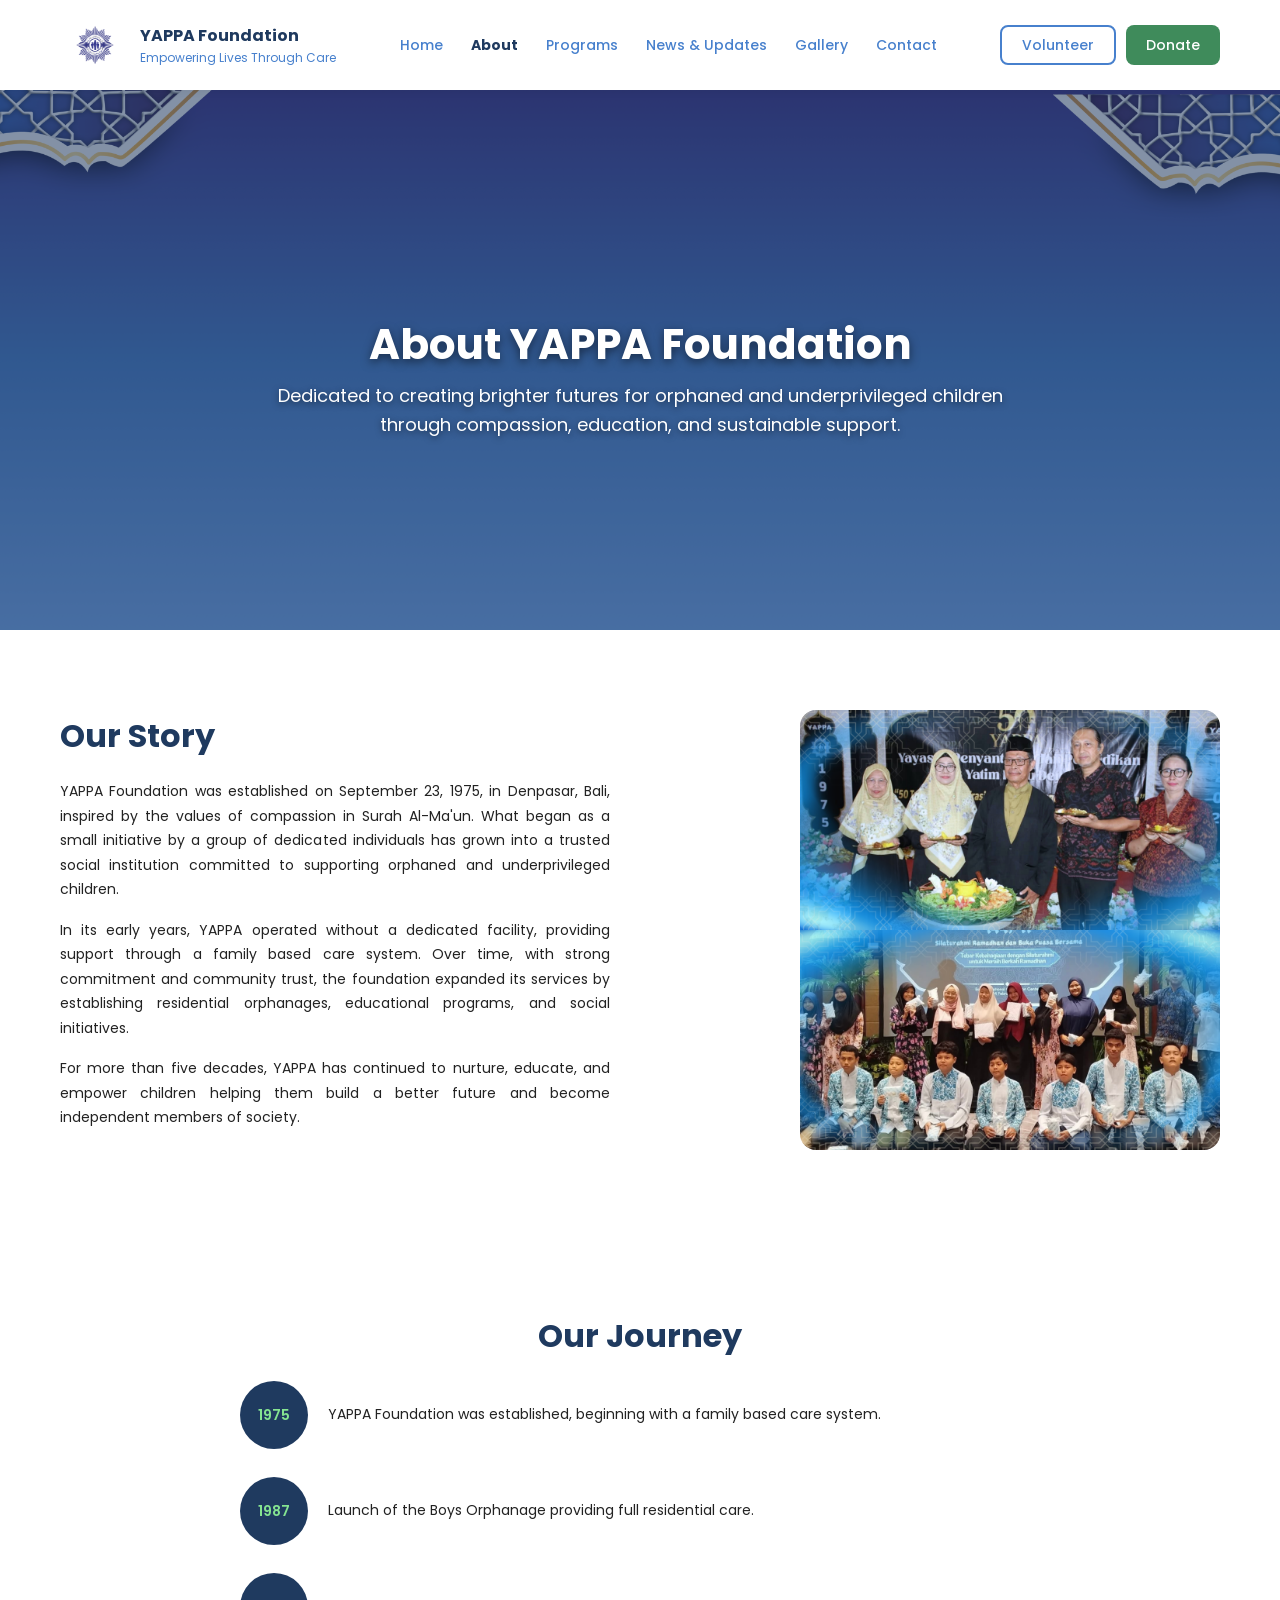
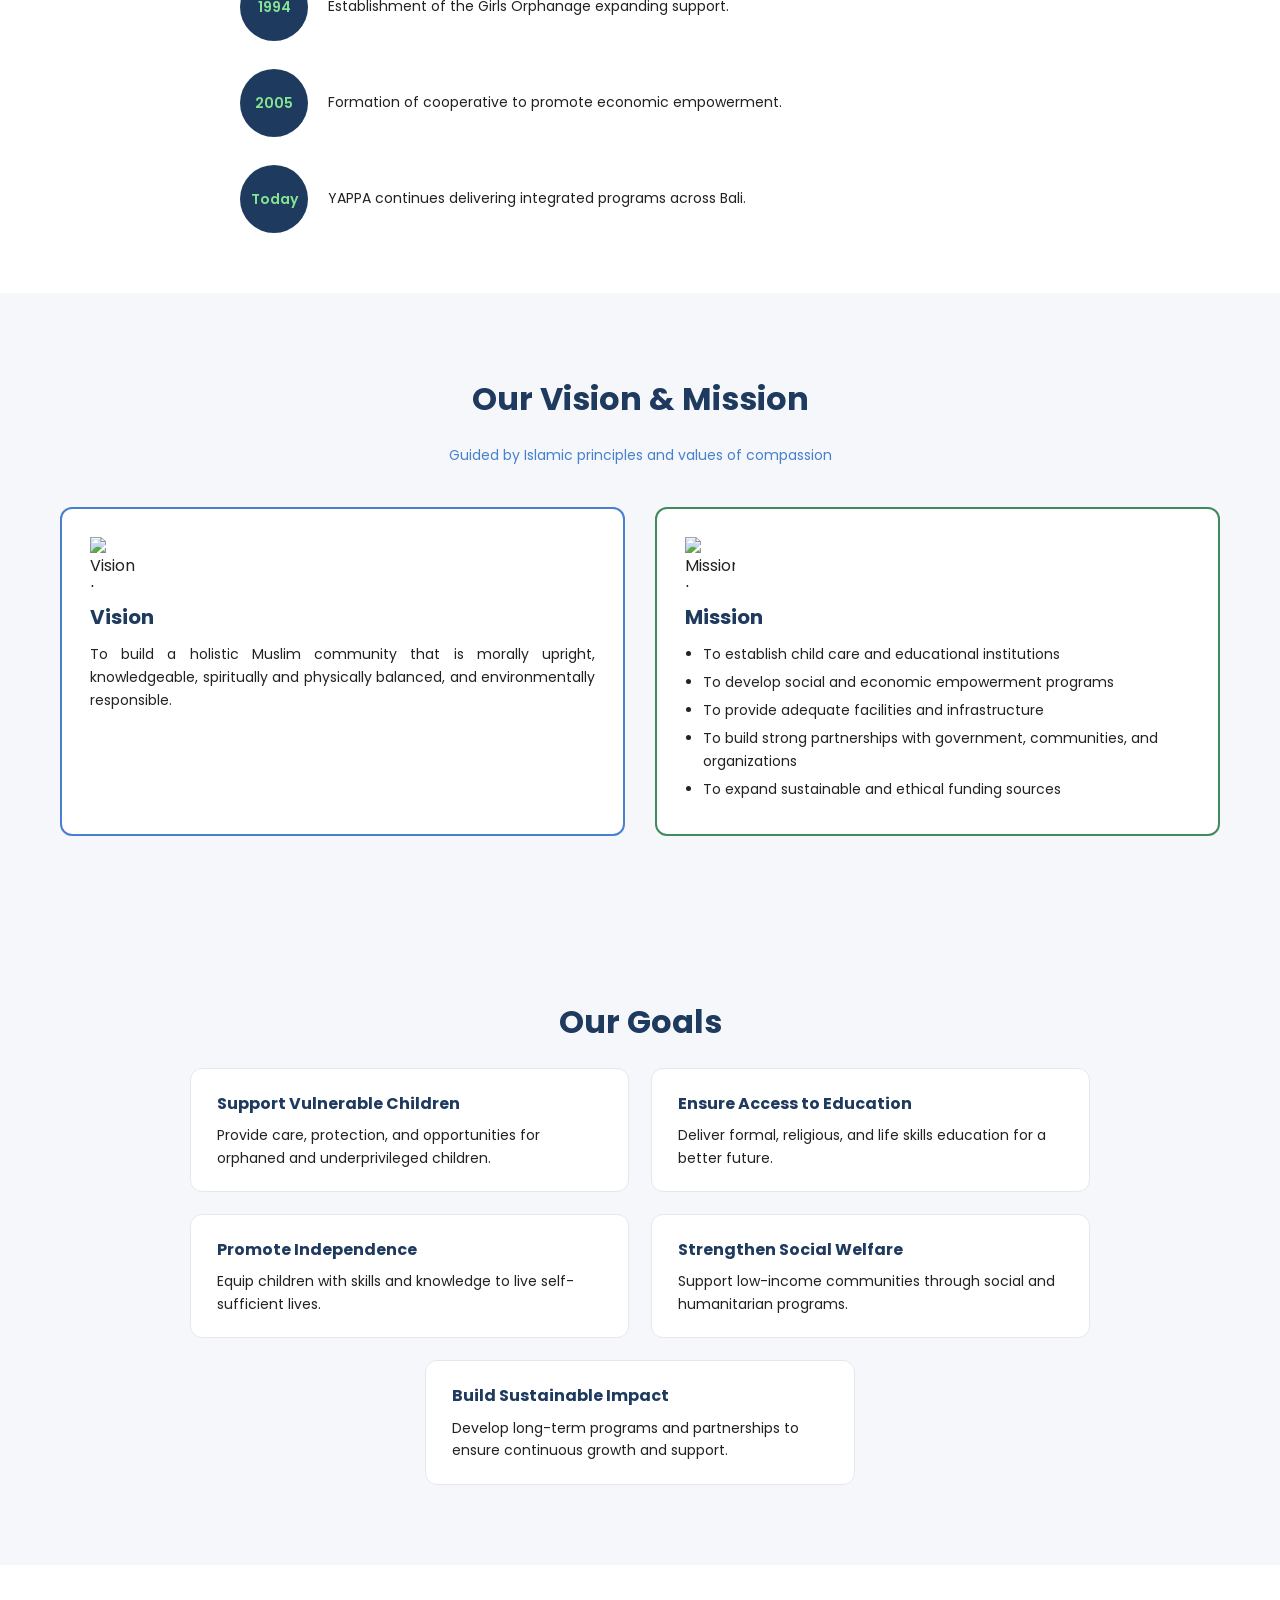
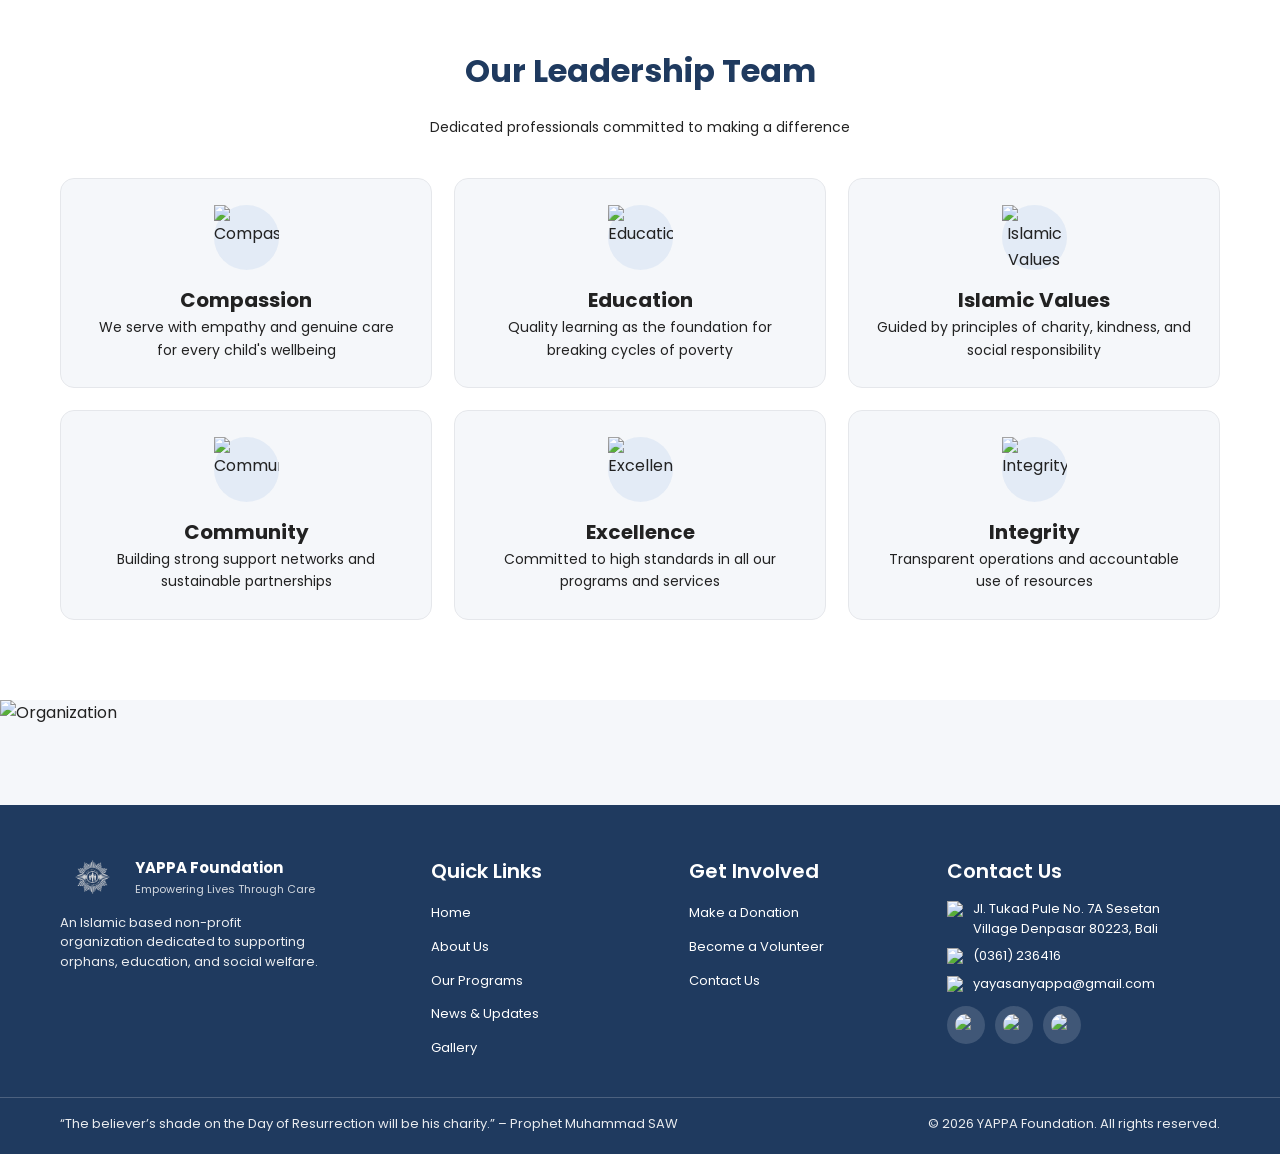
==== commit 3f0acf8a: "Update site content" ====
--- a/about.html
+++ b/about.html
@@ -179,8 +179,7 @@
 
       <div class="goals-grid">
         <div class="goal-card" data-aos="fade-up" data-aos-delay="100">
-          <h3>Support Vulnerable Children</h3>
-          <h3>Support Vulnerable Children</h3>
+          <h4>Support Vulnerable Children</h4>
           <p>
             Provide care, protection, and opportunities for orphaned and
             underprivileged children.
@@ -189,7 +188,6 @@
 
         <div class="goal-card" data-aos="fade-up" data-aos-delay="200">
           <h4>Ensure Access to Education</h4>
-          <h3>Ensure Access to Education</h3>
           <p>
             Deliver formal, religious, and life skills education for a better
             future.
@@ -198,7 +196,6 @@
 
         <div class="goal-card" data-aos="fade-up" data-aos-delay="300">
           <h4>Promote Independence</h4>
-          <h3>Promote Independence</h3>
           <p>
             Equip children with skills and knowledge to live self-sufficient
             lives.
@@ -207,7 +204,6 @@
 
         <div class="goal-card" data-aos="fade-up" data-aos-delay="400">
           <h4>Strengthen Social Welfare</h4>
-          <h3>Strengthen Social Welfare</h3>
           <p>
             Support low-income communities through social and humanitarian
             programs.
@@ -216,7 +212,6 @@
 
         <div class="goal-card" data-aos="zoom-in-up" data-aos-delay="500">
           <h4>Build Sustainable Impact</h4>
-          <h3>Build Sustainable Impact</h3>
           <p>
             Develop long-term programs and partnerships to ensure continuous
             growth and support.
@@ -230,7 +225,7 @@
   <section class="leadership-section">
     <div class="container">
       <h2 class="center" data-aos="fade-up">Our Leadership Team</h2>
-      <p class="center subtitle" data-aos="fade-up" data-aos-delay="100">
+      <p class="leadership-subtitle">
         Dedicated professionals committed to making a difference
       </p>
 
@@ -376,7 +371,7 @@
           </a>
 
           <a href="https://www.instagram.com/yayasan_yappa" target="_blank">
-            <img src="https://lh3.googleusercontent.com/d/1bCUSqdx4HPEi19BfYCz6Dtv-C02CpE4Hl=w600" alt="instagram">
+            <img src="https://lh3.googleusercontent.com/d/1bCUSqdx4HPEi19BfYC8Dtv-C02CpE4Hl=w600" alt="instagram">
           </a>
 
           <a href="https://www.tiktok.com/@yappa102" target="_blank">
--- a/css/style.css
+++ b/css/style.css
@@ -268,6 +268,10 @@
   position: relative;
   z-index: 1;
   margin-top: 0 !important;
+  display: flex;
+  flex-direction: column;
+  align-items: center;
+  justify-content: center;
 }
 .page-hero h1 {
   max-width: 900px;
@@ -726,8 +730,12 @@
 }
 .volunteer-form input:focus,
 .volunteer-form textarea:focus { outline: none; border-color: var(--secondary-blue); }
-.volunteer-form .form-row { display: flex; gap: 10px; }
-.volunteer-form .form-row input { flex: 1; }
+.volunteer-form .form-row { display: flex; gap: 10px; align-items: flex-start; }
+.volunteer-form .form-row input  { flex: 1; min-width: 0; }
+.volunteer-form .form-row textarea { flex: 1; min-width: 0; }
+/* Khusus row address+age: textarea lebih lebar, age lebih sempit */
+.volunteer-form .form-row textarea + input[id="age"],
+.volunteer-form .form-row input[id="age"] { flex: 0 0 90px; }
 .volunteer-form textarea { resize: vertical; height: 90px; }
 
 /* ============================================================
@@ -902,10 +910,20 @@
   background: var(--secondary-blue);
   border-color: var(--secondary-blue);
 }
-.leader-card:hover h4,
-.leader-card:hover p { color: var(--white) !important; }
+/* saat hover, h4 (judul seperti "Compassion") tetap putih, bukan biru */
+.leader-card:hover h4 { color: var(--white) !important; }
+.leader-card:hover p  { color: var(--white) !important; }
 .leader-card:hover .icon-box { background: rgba(255,255,255,.22); }
 .leader-card:hover .icon-box img { filter: brightness(0) invert(1); }
+
+/* Leadership subtitle — tidak bold */
+.leadership-subtitle {
+  text-align: center;
+  font-size: 14px;
+  font-weight: 400;
+  color: var(--charcoal);
+  margin-bottom: 40px;
+}
 
 /* Org chart */
 .org-section { background: var(--light-grey); padding: 0 0 80px; }
@@ -1385,7 +1403,17 @@
   box-shadow: var(--shadow-sm);
   transition: all var(--transition);
 }
-.news-card:hover { transform: translateY(-5px); box-shadow: var(--shadow-md); }
+/* News card — nonaktifkan animasi AOS agar card tidak naik saat muncul */
+.news-card[data-aos],
+.news-card {
+  transform: none !important;
+  opacity: 1 !important;
+  transition: box-shadow var(--transition) !important;
+}
+.news-card:hover {
+  transform: translateY(-5px) !important;
+  box-shadow: var(--shadow-md);
+}
 .news-card img { width: 100%; height: 180px; object-fit: cover; display: block; }
 .news-content { padding: 16px; }
 .news-meta {
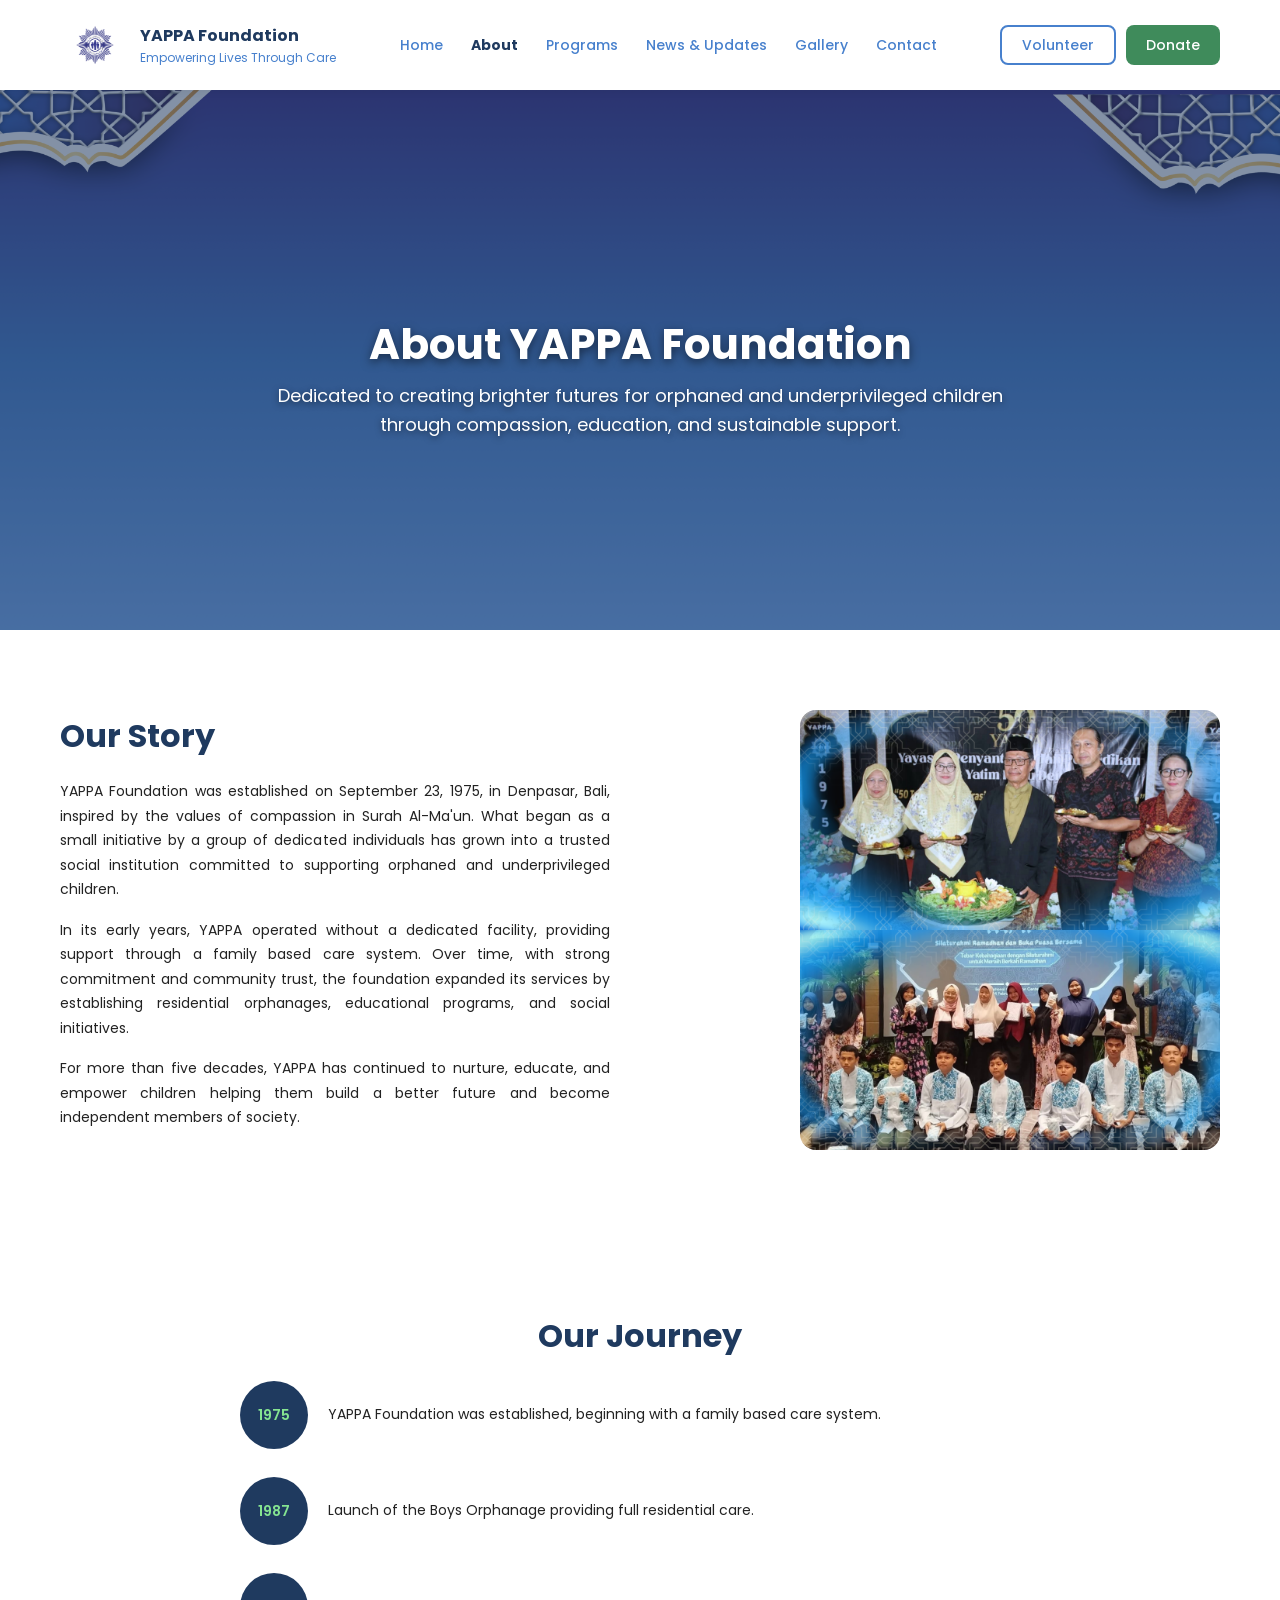
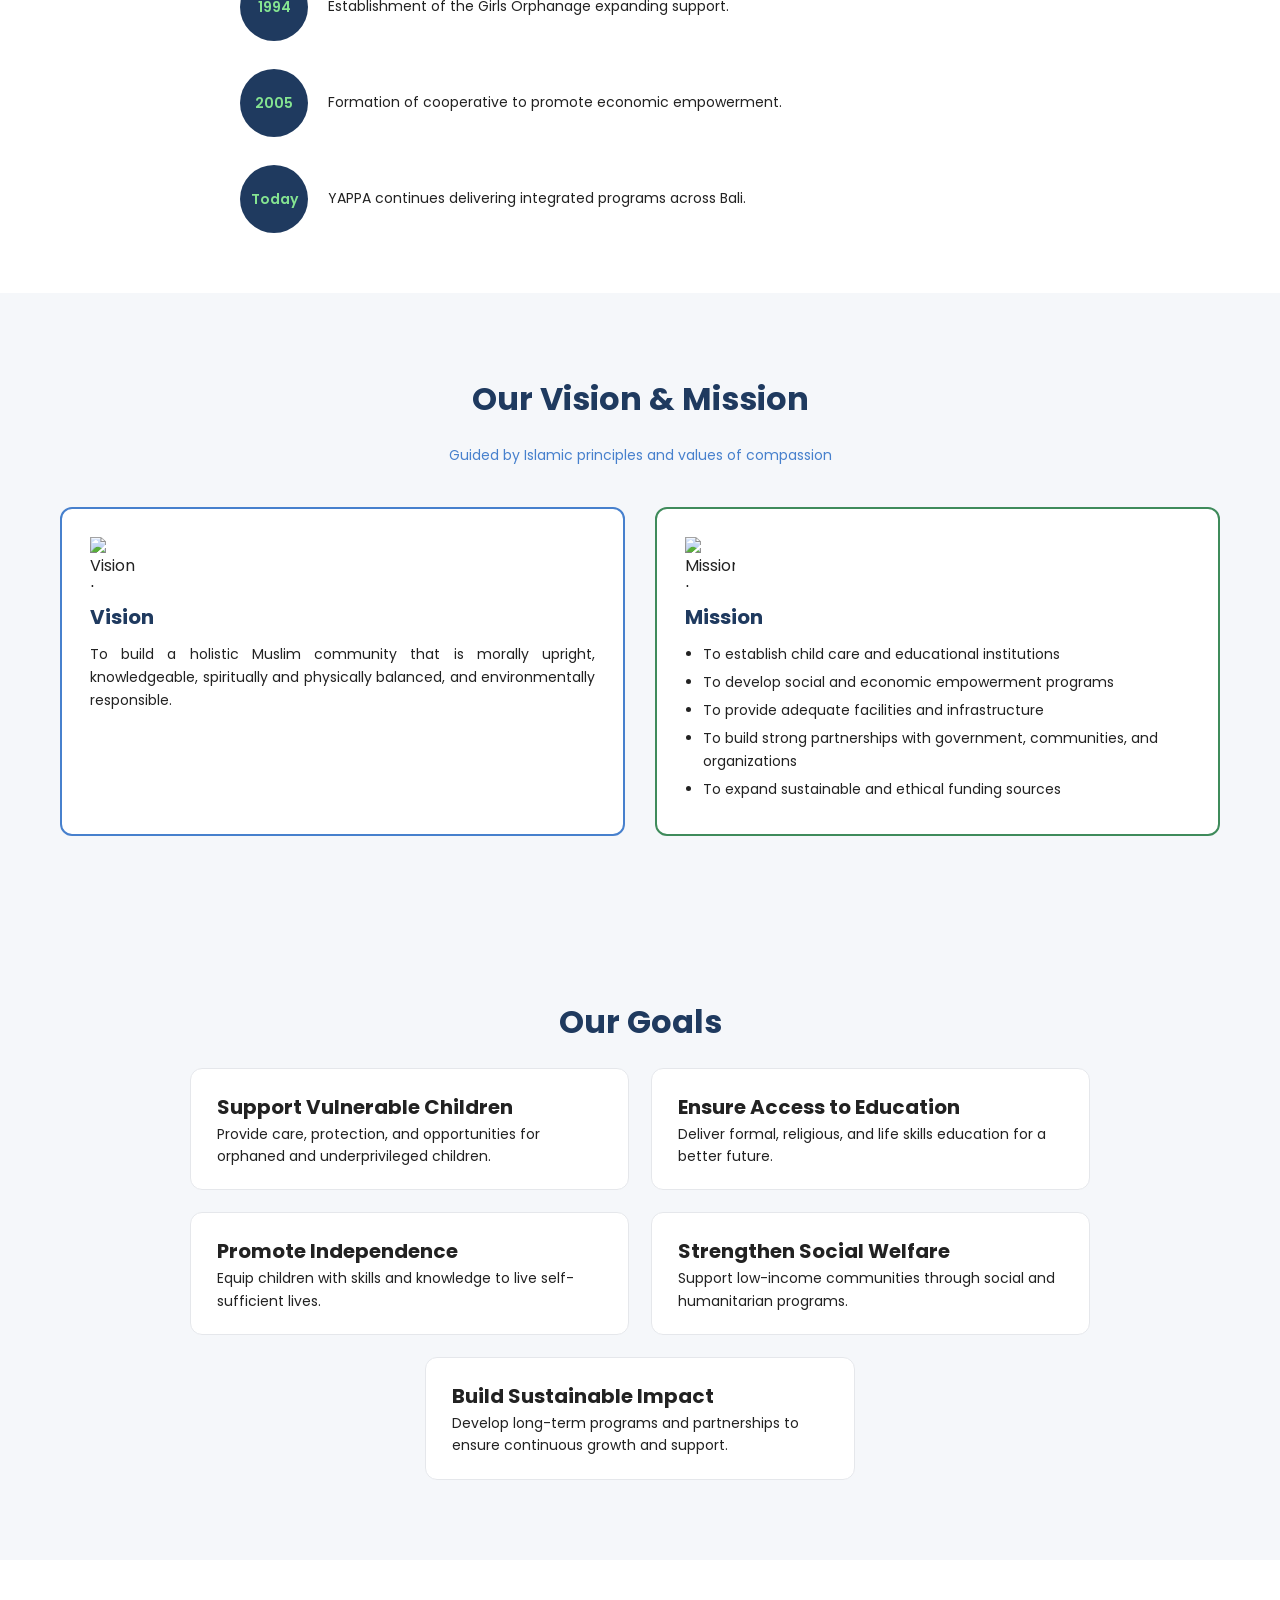
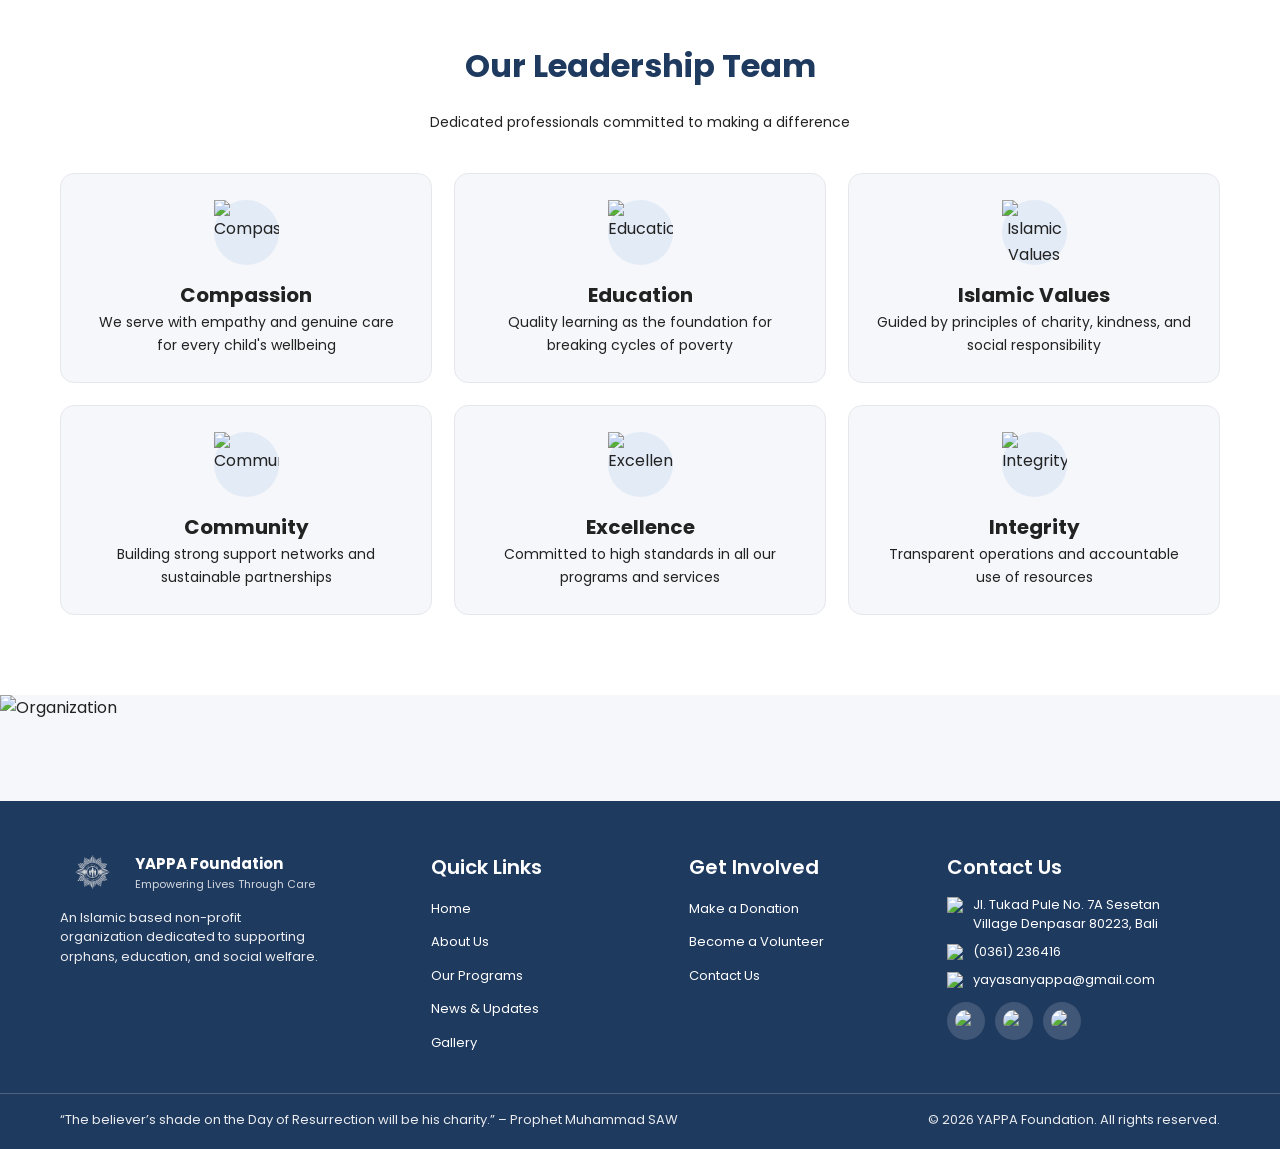
==== commit c4709408: "Update Final: Fix styling about page, responsive mobile, and map iframe" ====
--- a/about.html
+++ b/about.html
@@ -12,7 +12,7 @@
 </head>
 
 <body>
-  <!-- navbar utama -->
+    <!-- Main Navigation Bar -->
   <header>
     <nav class="navbar container">
       <div class="logo">
@@ -43,7 +43,7 @@
     </nav>
   </header>
 
-  <!-- hero halaman about -->
+  <!-- Hero on the About Page -->
   <section class="page-hero hero-about"
     style="background: url('images/heroall.png') center/cover no-repeat; min-height: 60vh;">
 
@@ -58,7 +58,7 @@
     </div>
   </section>
 
-  <!-- cerita singkat yayasan -->
+  <!-- A Brief History of the Foundation -->
   <section class="about-section">
     <div class="container about-wrapper">
       <div class="about-text" data-aos="fade-right" data-aos-duration="1000">
@@ -94,7 +94,7 @@
     </div>
   </section>
 
-  <!-- timeline perjalanan yayasan -->
+  <!-- Timeline of the Foundation's Journey -->
   <section class="journey-section">
     <div class="container">
       <h2 class="center" data-aos="fade-up">Our Journey</h2>
@@ -131,7 +131,7 @@
     </div>
   </section>
 
-  <!-- visi dan misi -->
+  <!-- Our Vision and Mission -->
   <section class="vision-section">
     <div class="container">
       <h2 class="center" data-aos="fade-up">Our Vision & Mission</h2>
@@ -172,14 +172,14 @@
     </div>
   </section>
 
-  <!-- daftar tujuan utama -->
+  <!-- Our Main Goals -->
   <section class="goals-section">
     <div class="container">
       <h2 class="center" data-aos="fade-up">Our Goals</h2>
 
       <div class="goals-grid">
         <div class="goal-card" data-aos="fade-up" data-aos-delay="100">
-          <h4>Support Vulnerable Children</h4>
+          <h3>Support Vulnerable Children</h3>
           <p>
             Provide care, protection, and opportunities for orphaned and
             underprivileged children.
@@ -187,7 +187,7 @@
         </div>
 
         <div class="goal-card" data-aos="fade-up" data-aos-delay="200">
-          <h4>Ensure Access to Education</h4>
+          <h3>Ensure Access to Education</h3>
           <p>
             Deliver formal, religious, and life skills education for a better
             future.
@@ -195,7 +195,7 @@
         </div>
 
         <div class="goal-card" data-aos="fade-up" data-aos-delay="300">
-          <h4>Promote Independence</h4>
+          <h3>Promote Independence</h3>
           <p>
             Equip children with skills and knowledge to live self-sufficient
             lives.
@@ -203,7 +203,7 @@
         </div>
 
         <div class="goal-card" data-aos="fade-up" data-aos-delay="400">
-          <h4>Strengthen Social Welfare</h4>
+          <h3>Strengthen Social Welfare</h3>
           <p>
             Support low-income communities through social and humanitarian
             programs.
@@ -211,7 +211,7 @@
         </div>
 
         <div class="goal-card" data-aos="zoom-in-up" data-aos-delay="500">
-          <h4>Build Sustainable Impact</h4>
+          <h3>Build Sustainable Impact</h3>
           <p>
             Develop long-term programs and partnerships to ensure continuous
             growth and support.
@@ -221,7 +221,7 @@
     </div>
   </section>
 
-  <!-- nilai-nilai tim -->
+  <!-- Our Leadership Values -->
   <section class="leadership-section">
     <div class="container">
       <h2 class="center" data-aos="fade-up">Our Leadership Team</h2>
@@ -289,7 +289,7 @@
     </div>
   </section>
 
-  <!-- gambar struktur organisasi -->
+  <!-- Organizational Chart -->
   <section class="org-section">
     <div class="container">
       <h2 style="display: none;">Organization Structure</h2>
@@ -299,7 +299,7 @@
     </div>
   </section>
 
-  <!-- footer website -->
+  <!-- Website Footer -->
   <footer class="footer">
     <div class="container footer-container">
       <!-- identitas singkat yayasan -->
@@ -318,7 +318,7 @@
         </p>
       </div>
 
-      <!-- link cepat -->
+      <!-- Quick Links -->
       <div class="footer-col">
         <h3>Quick Links</h3>
         <ul>
@@ -330,7 +330,7 @@
         </ul>
       </div>
 
-      <!-- akses untuk ikut terlibat -->
+      <!-- Get Involved -->
       <div class="footer-col">
         <h3>Get Involved</h3>
         <ul>
@@ -344,7 +344,7 @@
         </ul>
       </div>
 
-      <!-- kontak yayasan -->
+      <!-- Contact Information -->
       <div class="footer-col">
         <h3>Contact Us</h3>
 
@@ -392,7 +392,7 @@
     </div>
   </footer>
 
-  <!-- modal volunteer -->
+  <!-- Volunteer Modal -->
   <div id="volunteerModal" class="modal">
     <div class="modal-content">
       <span class="close-btn">&times;</span>
@@ -405,7 +405,7 @@
 
       <div class="modal-title">Register As Volunteer</div>
 
-      <!-- form registrasi volunteer -->
+      <!-- Form Registration for Volunteers -->
       <form id="volunteerForm" class="volunteer-form">
         <div class="form-row">
           <input type="text" id="firstName" placeholder="First Name">
@@ -427,7 +427,7 @@
     </div>
   </div>
 
-  <!-- popup sukses setelah daftar -->
+  <!-- Success Popup After Signing Up -->
   <div id="registrationPopup" class="registrationPopup">
     <div class="Registration-popup-box">
 
@@ -452,7 +452,7 @@
     </div>
   </div>
 
-  <!-- script halaman -->
+  <!-- Page Script -->
   <script src="https://cdn.jsdelivr.net/npm/@supabase/supabase-js@2"></script>
   <script src="https://unpkg.com/aos@2.3.1/dist/aos.js"></script>
   <script src="javascript/script.js"></script>
--- a/css/style.css
+++ b/css/style.css
@@ -1,7 +1,7 @@
 /* ============================================================
    YAPPA FOUNDATION — style.css
    Struktur: Reset → Variables → Base → Layout → Components →
-             Sections (per halaman) → Responsive
+             Sections (Page) → Responsive
    ============================================================ */
 
 
@@ -242,7 +242,7 @@
 .hamburger.active .bar:nth-child(3) { transform: translateY(-8px) rotate(-45deg); }
 
 /* ============================================================
-   8. HERO — PAGE HERO (semua halaman selain index)
+   8. HERO — PAGE HERO (all pages except the index page)
    ============================================================ */
 
 /* Page hero standar — dipakai about, contact, programs, gallery, dll */
@@ -289,9 +289,9 @@
 }
 
 /* ============================================================
-   KHUSUS INDEX — .hero-section-index
-   Ganti <section class="page-hero hero-about"> di index.html
-   menjadi <section class="hero-section-index">
+   SPECIAL INDEX — .hero-section-index
+   Replace <section class="page-hero hero-about"> in index.html
+   with <section class="hero-section-index">
    ============================================================ */
 .hero-section-index {
   display: block;
@@ -911,7 +911,7 @@
   border-color: var(--secondary-blue);
 }
 /* saat hover, h4 (judul seperti "Compassion") tetap putih, bukan biru */
-.leader-card:hover h4 { color: var(--white) !important; }
+.leader-card:hover h3 { color: var(--white) !important; }
 .leader-card:hover p  { color: var(--white) !important; }
 .leader-card:hover .icon-box { background: rgba(255,255,255,.22); }
 .leader-card:hover .icon-box img { filter: brightness(0) invert(1); }
@@ -1173,12 +1173,13 @@
 .donation-form-section { background: var(--white); padding: 80px 0; }
 .donation-box {
   max-width: 750px;
-  margin: 0 auto;
+  width: 100%;
+  margin: 0 auto; /* Memaksa box ke tengah secara horizontal */
+  display: block; 
   background: var(--white);
   padding: 44px;
   border-radius: 24px;
   box-shadow: var(--shadow-lg);
-  border: 1px solid rgba(0,0,0,.08);
   border-top: 5px solid var(--green);
 }
 .donation-box h2 { color: var(--primary-blue); margin-bottom: 24px; }
@@ -1762,11 +1763,10 @@
 }
 
 /* ==========================================================================
-   PERBAIKAN KE-3 (ACTIVITIES HOVER, LEADERSHIP P BOLD, VISION CENTER)
-   PASTE DI BARIS PALING BAWAH css/style.css
+    (ACTIVITIES HOVER, LEADERSHIP IN BOLD, VISION CENTER)
    ========================================================================== */
 
-/* --- 1. MENGEMBALIKAN EFEK HOVER GELAP & TEKS DI ACTIVITIES --- */
+/* --- 1. RESTORE THE DARK HOVER EFFECT & TEXT IN ACTIVITIES --- */
 .activity-card {
   position: relative !important;
   overflow: hidden !important;
@@ -1775,7 +1775,7 @@
   position: relative;
   z-index: 1;
 }
-/* Layar gelap transparan (default tembus pandang) */
+/* Transparent dark screen (default: see-through) */
 .activity-card::after {
   content: "";
   position: absolute;
@@ -1785,7 +1785,7 @@
   z-index: 2;
   pointer-events: none;
 }
-/* Teks overlay (default menghilang & turun) */
+/* Overlay text (default: hidden and scrolled down) */
 .activity-card .overlay {
   position: absolute !important;
   bottom: 20px !important;
@@ -1804,22 +1804,22 @@
   text-align: center;
   display: block !important;
 }
-/* Efek saat kursor diarahkan (Hover) */
+/* Hover effect */
 .activity-card:hover::after {
-  background: rgba(0,0,0,0.65) !important; /* Layar jadi gelap 65% */
+  background: rgba(0,0,0,0.65) !important; /* Transparent dark screen (default: see-through) */
 }
 .activity-card:hover .overlay {
-  opacity: 1 !important; /* Teks muncul */
+  opacity: 1 !important; /* Overlay text (default: hidden and scrolled down) */
   transform: translateY(0) !important; /* Teks naik ke posisi semula */
 }
 
-/* --- 2. MEMPERBAIKI TEKS BOLD DI LEADERSHIP TEAM (ABOUT) --- */
+/* --- 2. CORRECTING THE BOLD TEXT IN THE LEADERSHIP TEAM (ABOUT) SECTION --- */
 .leader-card p {
-  font-weight: 400 !important; /* Memaksa teks kembali normal (tidak bold) */
+  font-weight: 400 !important; /* Force the text to return to normal (not bold) */
   font-size: 14px !important;
 }
 
-/* --- 3. MENENGAHKAN VISION & MISSION (HOME PAGE) --- */
+/* --- 3. HIGHLIGHTING THE VISION & MISSION (HOME PAGE) --- */
 .vision h2, 
 .vision .subtitle,
 .vision-section h2,
